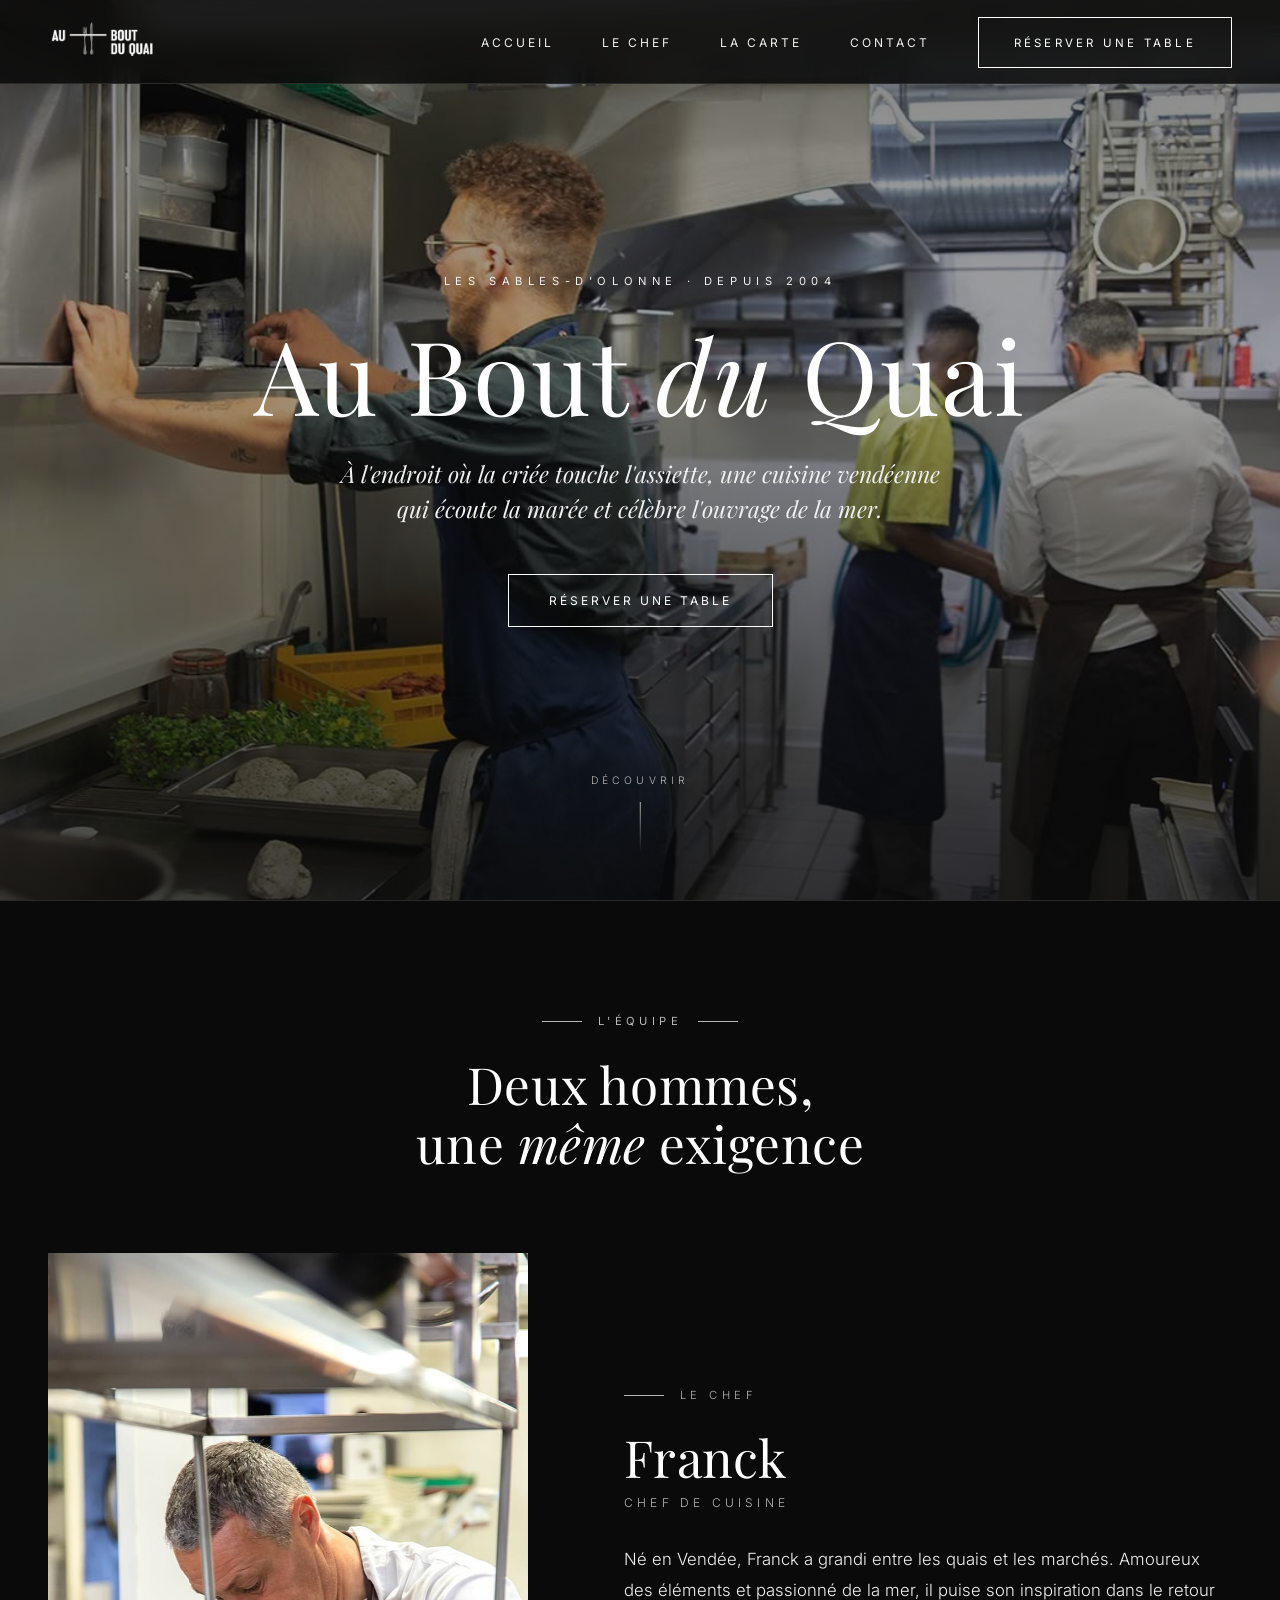
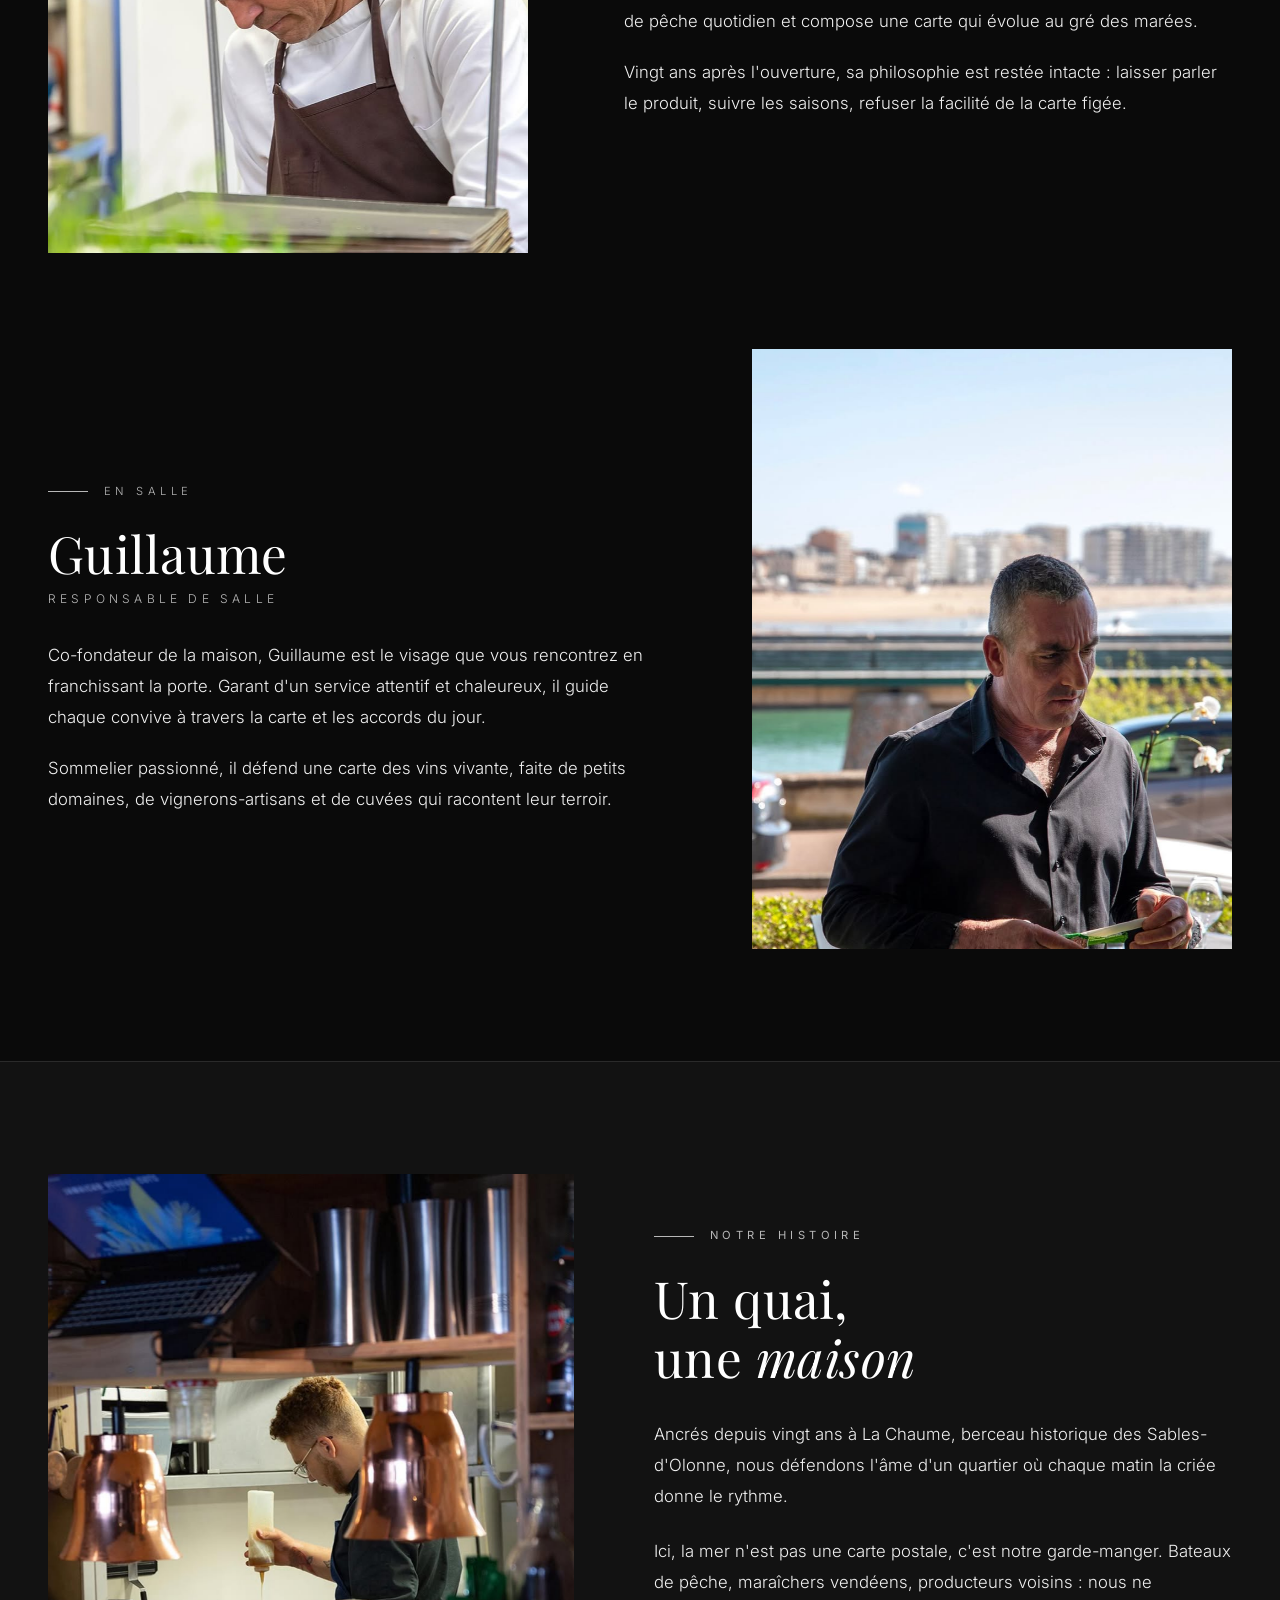
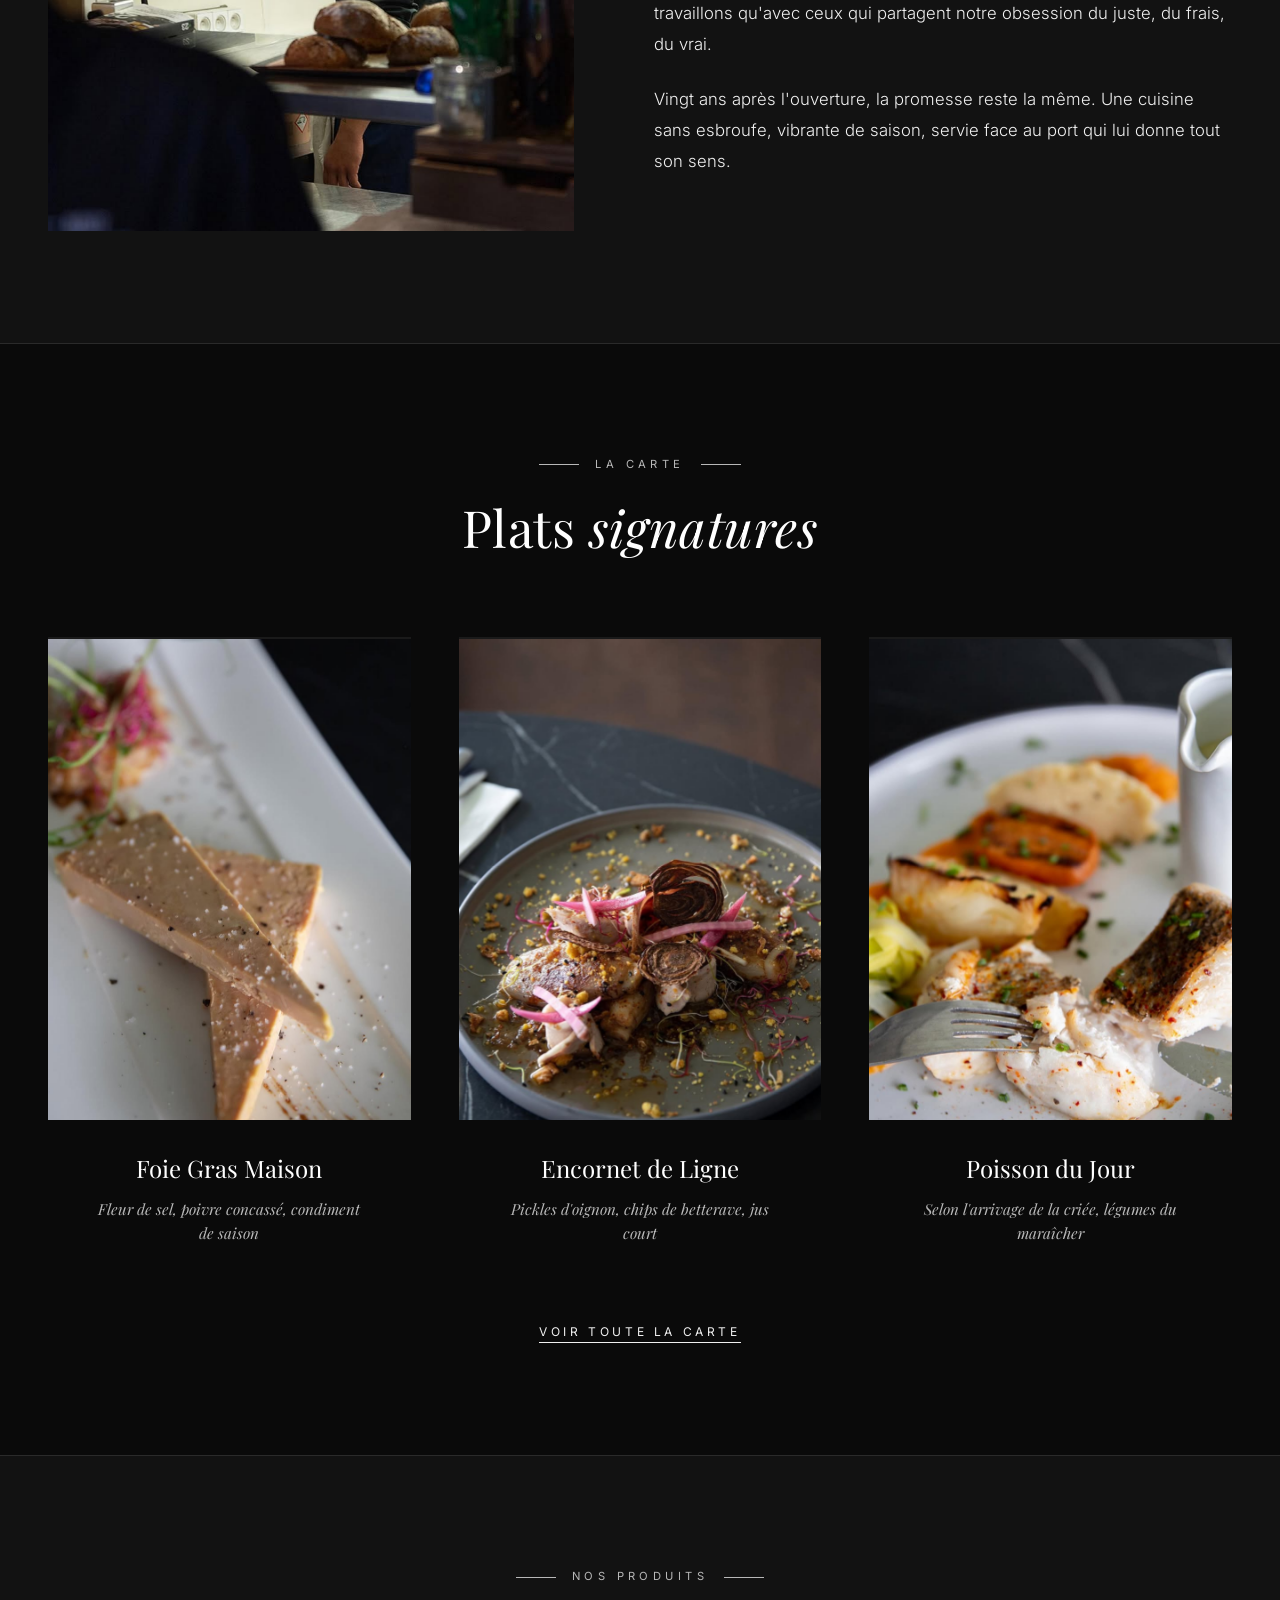
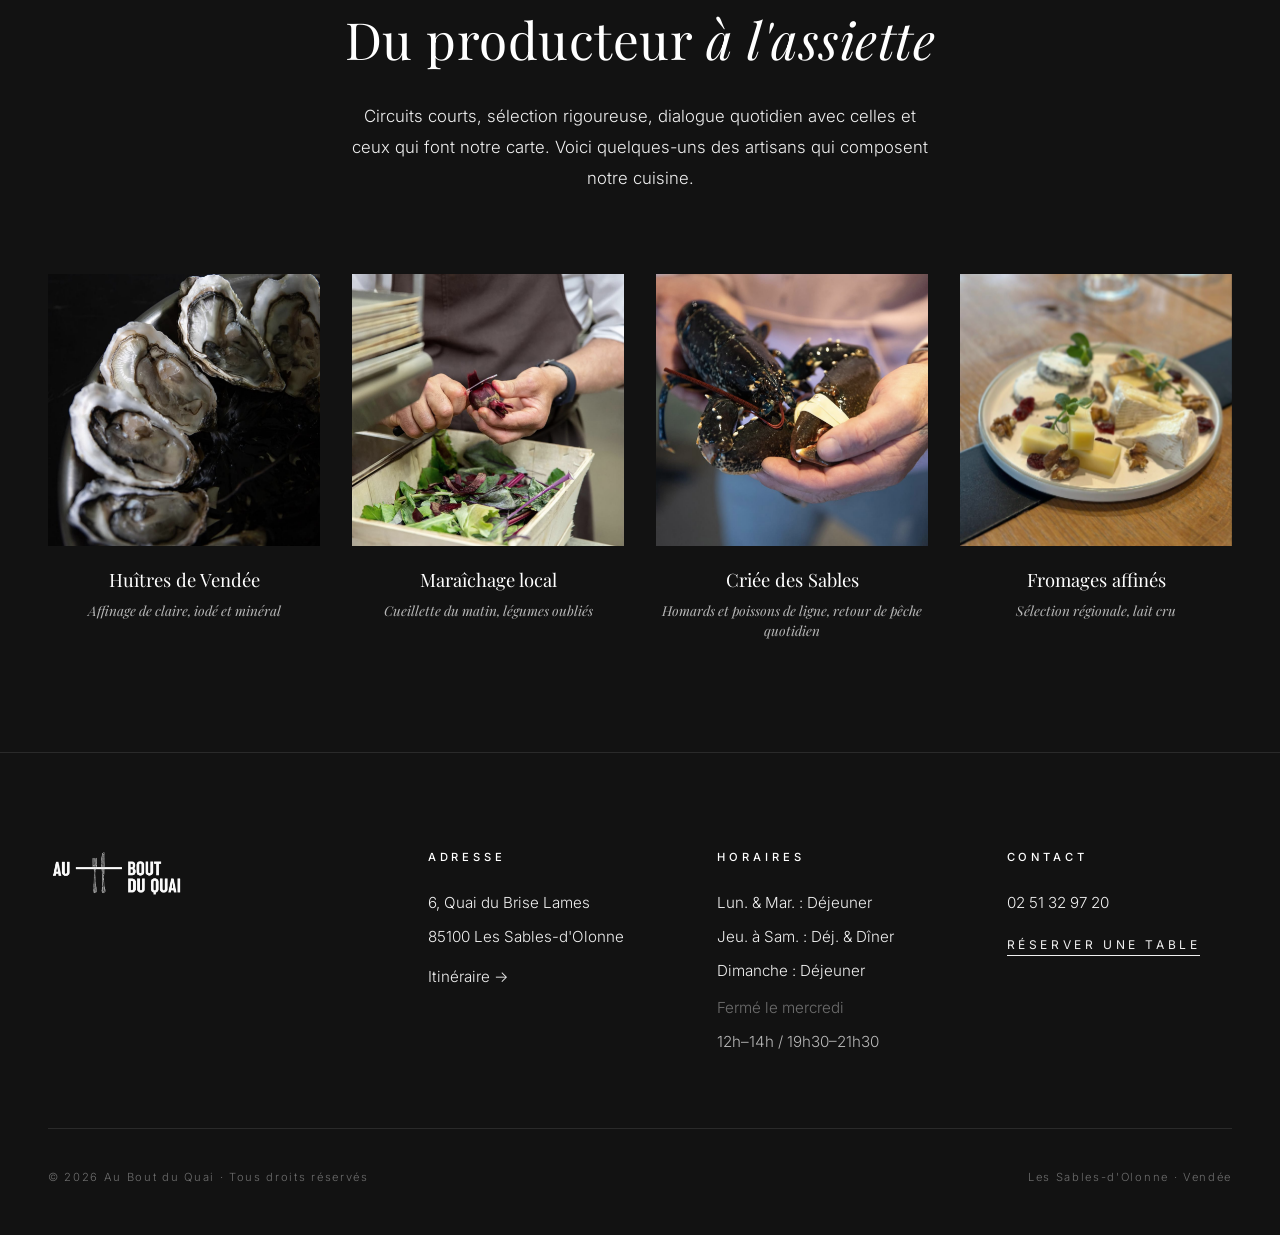
==== index.html @ d47396cc "Fix mobile chef philosophie + remove em-dashes (French style)" ====
<!DOCTYPE html>
<html lang="fr">
<head>
    <meta charset="UTF-8">
    <meta name="viewport" content="width=device-width, initial-scale=1.0">
    <title>Au Bout du Quai · Restaurant Gastronomique aux Sables-d'Olonne</title>
    <meta name="description" content="Au Bout du Quai, restaurant gastronomique aux Sables-d'Olonne. Cuisine de la mer, produits frais et terroir vendéen face au port de pêche.">
    <link rel="preconnect" href="https://fonts.googleapis.com">
    <link rel="preconnect" href="https://fonts.gstatic.com" crossorigin>
    <link href="https://fonts.googleapis.com/css2?family=Playfair+Display:ital,wght@0,400;0,500;0,600;1,300;1,400&family=Inter:wght@300;400;500&display=swap" rel="stylesheet">
    <link rel="stylesheet" href="styles.css">
</head>
<body>

    <!-- NAVIGATION -->
    <nav class="nav">
        <a href="#" class="nav-logo" aria-label="Au Bout du Quai"><img src="assets/logo-white.png" alt="Au Bout du Quai"></a>
        <button class="nav-burger" aria-label="Menu" aria-expanded="false">
            <span></span><span></span><span></span>
        </button>
        <ul class="nav-links">
            <li><a href="#top">Accueil</a></li>
            <li><a href="chef.html">Le Chef</a></li>
            <li><a href="carte.html">La Carte</a></li>
            <li><a href="#contact">Contact</a></li>
            <li><a href="https://app.tableo.com/r/bGCK-09" target="_blank" rel="noopener noreferrer" class="btn-reserve">Réserver une table</a></li>
        </ul>
    </nav>

    <!-- HERO -->
    <header class="hero" id="top">
        <div class="hero-image has-image" id="hero-image" style="background-image: url('assets/hero.jpg');"></div>
        <div class="hero-content">
            <p class="hero-overline reveal">Les Sables-d'Olonne · Depuis 2004</p>
            <h1 class="hero-title reveal">Au Bout <em>du</em> Quai</h1>
            <p class="hero-tagline reveal">
                À l'endroit où la criée touche l'assiette, une cuisine
                vendéenne qui écoute la marée et célèbre l'ouvrage de la mer.
            </p>
            <a href="https://app.tableo.com/r/bGCK-09" target="_blank" rel="noopener noreferrer" class="btn reveal">Réserver une table</a>
        </div>
        <div class="hero-scroll">Découvrir</div>
    </header>

    <!-- L'ÉQUIPE -->
    <section class="equipe" id="equipe">
        <div class="container">
            <div class="section-header">
                <p class="section-overline center reveal">L'Équipe</p>
                <h2 class="section-title reveal">Deux hommes,<br>une <em>même</em> exigence</h2>
            </div>

            <div class="equipe-rows">
                <article class="equipe-row">
                    <div class="equipe-photo has-image img-reveal parallax-wrap" id="photo-chef">
                        <div class="parallax-img" data-parallax-img style="background-image: url('assets/chef.jpg');"></div>
                    </div>
                    <div class="equipe-content">
                        <p class="equipe-overline reveal">Le Chef</p>
                        <h3 class="equipe-name reveal">Franck</h3>
                        <p class="equipe-role reveal">Chef de cuisine</p>
                        <p class="equipe-bio reveal">
                            Né en Vendée, Franck a grandi entre les quais et les marchés.
                            Amoureux des éléments et passionné de la mer, il puise
                            son inspiration dans le retour de pêche quotidien
                            et compose une carte qui évolue au gré des marées.
                        </p>
                        <p class="equipe-bio reveal">
                            Vingt ans après l'ouverture, sa philosophie est
                            restée intacte : laisser parler le produit, suivre
                            les saisons, refuser la facilité de la carte figée.
                        </p>
                    </div>
                </article>

                <article class="equipe-row reverse">
                    <div class="equipe-photo has-image img-reveal parallax-wrap" id="photo-salle">
                        <div class="parallax-img" data-parallax-img style="background-image: url('assets/salle.jpg');"></div>
                    </div>
                    <div class="equipe-content">
                        <p class="equipe-overline reveal">En salle</p>
                        <h3 class="equipe-name reveal">Guillaume</h3>
                        <p class="equipe-role reveal">Responsable de salle</p>
                        <p class="equipe-bio reveal">
                            Co-fondateur de la maison, Guillaume est le visage
                            que vous rencontrez en franchissant la porte.
                            Garant d'un service attentif et chaleureux,
                            il guide chaque convive à travers la carte
                            et les accords du jour.
                        </p>
                        <p class="equipe-bio reveal">
                            Sommelier passionné, il défend une carte des vins
                            vivante, faite de petits domaines, de vignerons-artisans
                            et de cuvées qui racontent leur terroir.
                        </p>
                    </div>
                </article>
            </div>
        </div>
    </section>

    <!-- NOTRE HISTOIRE -->
    <section class="histoire" id="histoire">
        <div class="container">
            <div class="histoire-grid">
                <div class="histoire-image has-image img-reveal parallax-wrap" id="histoire-image">
                    <div class="parallax-img" data-parallax-img style="background-image: url('assets/histoire.jpg');"></div>
                </div>
                <div class="histoire-content">
                    <p class="section-overline reveal">Notre Histoire</p>
                    <h2 class="section-title reveal">Un quai,<br>une <em>maison</em></h2>
                    <p class="section-text reveal">
                        Ancrés depuis vingt ans à La Chaume, berceau historique
                        des Sables-d'Olonne, nous défendons l'âme d'un quartier
                        où chaque matin la criée donne le rythme.
                    </p>
                    <p class="section-text reveal">
                        Ici, la mer n'est pas une carte postale, c'est notre
                        garde-manger. Bateaux de pêche, maraîchers vendéens,
                        producteurs voisins : nous ne travaillons qu'avec ceux
                        qui partagent notre obsession du juste, du frais, du vrai.
                    </p>
                    <p class="section-text reveal">
                        Vingt ans après l'ouverture, la promesse reste la même.
                        Une cuisine sans esbroufe, vibrante de saison, servie face
                        au port qui lui donne tout son sens.
                    </p>
                </div>
            </div>
        </div>
    </section>

    <!-- PLATS SIGNATURES -->
    <section class="plats" id="plats">
        <div class="container">
            <div class="section-header">
                <p class="section-overline center reveal">La Carte</p>
                <h2 class="section-title reveal">Plats <em>signatures</em></h2>
            </div>

            <div class="plats-grid">
                <article class="plat-card reveal">
                    <div class="plat-image has-image img-reveal parallax-wrap" id="plat-1">
                        <div class="parallax-img" data-parallax-img style="background-image: url('assets/plat-1.jpg');"></div>
                    </div>
                    <h3 class="plat-name">Foie Gras Maison</h3>
                    <p class="plat-desc">Fleur de sel, poivre concassé, condiment de saison</p>
                </article>

                <article class="plat-card reveal">
                    <div class="plat-image has-image img-reveal parallax-wrap" id="plat-2">
                        <div class="parallax-img" data-parallax-img style="background-image: url('assets/plat-2.jpg');"></div>
                    </div>
                    <h3 class="plat-name">Encornet de Ligne</h3>
                    <p class="plat-desc">Pickles d'oignon, chips de betterave, jus court</p>
                </article>

                <article class="plat-card reveal">
                    <div class="plat-image has-image img-reveal parallax-wrap" id="plat-3">
                        <div class="parallax-img" data-parallax-img style="background-image: url('assets/plat-3.jpg');"></div>
                    </div>
                    <h3 class="plat-name">Poisson du Jour</h3>
                    <p class="plat-desc">Selon l'arrivage de la criée, légumes du maraîcher</p>
                </article>
            </div>

            <div class="plats-cta reveal">
                <a href="carte.html" class="link-discrete">Voir toute la carte</a>
            </div>
        </div>
    </section>

    <!-- NOS PRODUITS -->
    <section class="produits" id="produits">
        <div class="container">
            <div class="produits-intro">
                <p class="section-overline center reveal">Nos Produits</p>
                <h2 class="section-title reveal">Du producteur <em>à l'assiette</em></h2>
                <p class="section-text reveal" style="margin: 1.5rem auto 0;">
                    Circuits courts, sélection rigoureuse, dialogue quotidien
                    avec celles et ceux qui font notre carte. Voici quelques-uns
                    des artisans qui composent notre cuisine.
                </p>
            </div>

            <div class="produits-grid">
                <article class="produit-card reveal">
                    <div class="produit-image has-image img-reveal parallax-wrap" id="produit-1">
                        <div class="parallax-img" data-parallax-img style="background-image: url('assets/produit-1.jpg');"></div>
                    </div>
                    <h3 class="produit-name">Huîtres de Vendée</h3>
                    <p class="produit-tagline">Affinage de claire, iodé et minéral</p>
                </article>

                <article class="produit-card reveal">
                    <div class="produit-image has-image img-reveal parallax-wrap" id="produit-2">
                        <div class="parallax-img" data-parallax-img style="background-image: url('assets/produit-maraichage.jpg');"></div>
                    </div>
                    <h3 class="produit-name">Maraîchage local</h3>
                    <p class="produit-tagline">Cueillette du matin, légumes oubliés</p>
                </article>

                <article class="produit-card reveal">
                    <div class="produit-image has-image img-reveal parallax-wrap" id="produit-3">
                        <div class="parallax-img" data-parallax-img style="background-image: url('assets/produit-criee.jpg');"></div>
                    </div>
                    <h3 class="produit-name">Criée des Sables</h3>
                    <p class="produit-tagline">Homards et poissons de ligne, retour de pêche quotidien</p>
                </article>

                <article class="produit-card reveal">
                    <div class="produit-image has-image img-reveal parallax-wrap" id="produit-4">
                        <div class="parallax-img" data-parallax-img style="background-image: url('assets/produit-fromages.jpg');"></div>
                    </div>
                    <h3 class="produit-name">Fromages affinés</h3>
                    <p class="produit-tagline">Sélection régionale, lait cru</p>
                </article>
            </div>
        </div>
    </section>

    <!-- FOOTER / CONTACT -->
    <footer class="footer" id="contact">
        <div class="footer-grid">
            <div class="footer-brand">
                <a href="#" class="nav-logo" aria-label="Au Bout du Quai"><img src="assets/logo-white.png" alt="Au Bout du Quai"></a>
            </div>

            <div class="footer-col">
                <h4>Adresse</h4>
                <ul>
                    <li>6, Quai du Brise Lames</li>
                    <li>85100 Les Sables-d'Olonne</li>
                    <li style="margin-top: 1rem;">
                        <a href="https://www.google.com/maps/search/?api=1&query=6+Quai+du+Brise+Lames+85100+Les+Sables-d%27Olonne" target="_blank" rel="noopener">Itinéraire →</a>
                    </li>
                </ul>
            </div>

            <div class="footer-col">
                <h4>Horaires</h4>
                <ul>
                    <li>Lun. & Mar. : Déjeuner</li>
                    <li>Jeu. à Sam. : Déj. & Dîner</li>
                    <li>Dimanche : Déjeuner</li>
                    <li style="color: var(--grey-dim); margin-top: 0.8rem;">Fermé le mercredi</li>
                    <li style="color: var(--grey-muted);">12h–14h / 19h30–21h30</li>
                </ul>
            </div>

            <div class="footer-col">
                <h4>Contact</h4>
                <ul>
                    <li><a href="tel:+33251329720">02 51 32 97 20</a></li>
                    <li style="margin-top: 1rem;">
                        <a href="https://app.tableo.com/r/bGCK-09" target="_blank" rel="noopener noreferrer" class="link-discrete">Réserver une table</a>
                    </li>
                </ul>
            </div>
        </div>

        <div class="footer-bottom">
            <p>© 2026 Au Bout du Quai · Tous droits réservés</p>
            <p>Les Sables-d'Olonne · Vendée</p>
        </div>
    </footer>

    <script>
        // Navbar background on scroll
        const nav = document.querySelector('.nav');
        const setNavBg = () => {
            nav.style.background = window.scrollY > 60
                ? 'rgba(10, 10, 10, 0.95)'
                : 'rgba(10, 10, 10, 0.85)';
        };
        window.addEventListener('scroll', setNavBg);
        setNavBg();

        // Burger menu
        const burger = document.querySelector('.nav-burger');
        const links = document.querySelector('.nav-links');
        burger.addEventListener('click', () => {
            const open = links.classList.toggle('open');
            burger.classList.toggle('open', open);
            burger.setAttribute('aria-expanded', open);
            document.body.style.overflow = open ? 'hidden' : '';
        });
        links.querySelectorAll('a').forEach(a => {
            a.addEventListener('click', () => {
                links.classList.remove('open');
                burger.classList.remove('open');
                document.body.style.overflow = '';
            });
        });

        // Reveal on scroll — for both .reveal and .img-reveal
        const observer = new IntersectionObserver((entries) => {
            entries.forEach(entry => {
                if (entry.isIntersecting) {
                    entry.target.classList.add('visible');
                    observer.unobserve(entry.target);
                }
            });
        }, { threshold: 0.12, rootMargin: '0px 0px -50px 0px' });
        document.querySelectorAll('.reveal, .img-reveal').forEach(el => observer.observe(el));

        // Parallax on images — Hortus-style subtle vertical shift on scroll
        const parallaxImages = document.querySelectorAll('[data-parallax-img]');
        let parallaxTicking = false;

        function applyParallax() {
            const viewportH = window.innerHeight;
            parallaxImages.forEach(img => {
                const wrap = img.parentElement;
                const rect = wrap.getBoundingClientRect();
                if (rect.bottom > -200 && rect.top < viewportH + 200) {
                    // Position of wrap center relative to viewport center, normalized -1..1
                    const wrapCenter = rect.top + rect.height / 2;
                    const screenCenter = viewportH / 2;
                    const progress = (wrapCenter - screenCenter) / (viewportH / 2 + rect.height / 2);
                    // Shift image -12% to +12% relative to its own 124% height = -7.4% .. +7.4%
                    const shift = -progress * 8;
                    img.style.transform = `translate3d(0, ${shift}%, 0)`;
                }
            });
            parallaxTicking = false;
        }

        window.addEventListener('scroll', () => {
            if (!parallaxTicking) {
                window.requestAnimationFrame(applyParallax);
                parallaxTicking = true;
            }
        }, { passive: true });
        applyParallax();
    </script>

    <script src="reservation.js"></script>

</body>
</html>
---- styles.css ----
/* ──────────────────────────────────────────────
   AU BOUT DU QUAI — Restaurant Gastronomique
   Identité visuelle : Noir & Blanc strict
   ────────────────────────────────────────────── */

*, *::before, *::after {
    margin: 0;
    padding: 0;
    box-sizing: border-box;
}

:root {
    --black: #0a0a0a;
    --black-soft: #121212;
    --black-card: #1a1a1a;
    --white: #ffffff;
    --grey-light: #f0f0f0;
    --grey-muted: #b8b8b8;
    --grey-dim: #6e6e6e;
    --grey-line: #2a2a2a;

    --serif: 'Playfair Display', 'Times New Roman', serif;
    --sans: 'Inter', system-ui, sans-serif;

    --nav-height: 84px;
    --max-width: 1280px;
}

html {
    scroll-behavior: smooth;
    scroll-padding-top: var(--nav-height);
}

body {
    font-family: var(--sans);
    background-color: var(--black);
    color: var(--grey-light);
    line-height: 1.6;
    overflow-x: hidden;
    -webkit-font-smoothing: antialiased;
    -moz-osx-font-smoothing: grayscale;
    font-weight: 300;
}

img {
    max-width: 100%;
    display: block;
}

a {
    color: inherit;
    text-decoration: none;
}

/* ── NAVIGATION ─────────────────────────────── */
.nav {
    position: fixed;
    top: 0;
    left: 0;
    right: 0;
    z-index: 100;
    height: var(--nav-height);
    padding: 0 3rem;
    display: flex;
    align-items: center;
    justify-content: space-between;
    background: rgba(10, 10, 10, 0.85);
    backdrop-filter: blur(14px);
    border-bottom: 1px solid var(--grey-line);
    transition: background 0.3s;
}

.nav-logo {
    display: inline-flex;
    align-items: center;
    height: 100%;
}

.nav-logo img {
    height: 44px;
    width: auto;
    display: block;
    transition: opacity 0.3s;
}

.nav-logo:hover img {
    opacity: 0.85;
}

/* Footer brand logo — slightly larger */
.footer-brand .nav-logo img {
    height: 56px;
    margin-bottom: 1.5rem;
}

.nav-links {
    display: flex;
    align-items: center;
    gap: 3rem;
    list-style: none;
}

.nav-links a {
    font-family: var(--sans);
    font-size: 0.75rem;
    font-weight: 400;
    letter-spacing: 0.25em;
    text-transform: uppercase;
    color: var(--grey-light);
    position: relative;
    padding: 0.3rem 0;
    transition: color 0.3s;
}

.nav-links a:not(.btn-reserve)::after {
    content: '';
    position: absolute;
    bottom: -2px;
    left: 0;
    width: 0;
    height: 1px;
    background: var(--white);
    transition: width 0.35s ease;
}

.nav-links a:not(.btn-reserve):hover::after {
    width: 100%;
}

.nav-links a.btn-reserve {
    padding: 1.1rem 2.2rem;
    border: 1px solid var(--white);
    color: var(--white);
    background: transparent;
    font-size: 0.72rem;
    letter-spacing: 0.28em;
    text-transform: uppercase;
    transition: all 0.3s ease;
    white-space: nowrap;
}

.nav-links a.btn-reserve:hover {
    background: var(--white);
    color: var(--black);
}

.nav-links a.btn-reserve::after {
    display: none !important;
}

/* Burger menu */
.nav-burger {
    display: none;
    background: none;
    border: none;
    color: var(--white);
    cursor: pointer;
    width: 32px;
    height: 32px;
    padding: 0;
    position: relative;
    z-index: 101;
}

.nav-burger span {
    display: block;
    width: 26px;
    height: 1px;
    background: var(--white);
    margin: 7px auto;
    transition: transform 0.35s, opacity 0.35s;
}

.nav-burger.open span:nth-child(1) {
    transform: translateY(8px) rotate(45deg);
}
.nav-burger.open span:nth-child(2) {
    opacity: 0;
}
.nav-burger.open span:nth-child(3) {
    transform: translateY(-8px) rotate(-45deg);
}

/* ── BUTTONS ─────────────────────────────────── */
.btn {
    display: inline-block;
    font-family: var(--sans);
    font-size: 0.75rem;
    font-weight: 400;
    letter-spacing: 0.25em;
    text-transform: uppercase;
    padding: 1rem 2.5rem;
    border: 1px solid var(--white);
    color: var(--white);
    background: transparent;
    cursor: pointer;
    transition: all 0.35s ease;
}

.btn:hover {
    background: var(--white);
    color: var(--black);
}

.btn-ghost {
    border-color: var(--grey-muted);
    color: var(--grey-light);
}

.btn-ghost:hover {
    background: var(--white);
    border-color: var(--white);
    color: var(--black);
}

/* ── HERO ────────────────────────────────────── */
.hero {
    position: relative;
    height: 100vh;
    min-height: 720px;
    width: 100%;
    overflow: hidden;
    display: flex;
    align-items: center;
    justify-content: center;
}

.hero-image {
    position: absolute;
    inset: 0;
    background-size: cover;
    background-position: center;
    z-index: 1;
}

.hero-image::after {
    content: '';
    position: absolute;
    inset: 0;
    background: linear-gradient(
        to bottom,
        rgba(10, 10, 10, 0.5) 0%,
        rgba(10, 10, 10, 0.35) 40%,
        rgba(10, 10, 10, 0.75) 100%
    );
}

.hero-content {
    position: relative;
    z-index: 2;
    text-align: center;
    padding: 0 2rem;
    max-width: 900px;
}

.hero-overline {
    font-family: var(--sans);
    font-size: 0.7rem;
    font-weight: 400;
    letter-spacing: 0.5em;
    text-transform: uppercase;
    color: var(--grey-light);
    margin-bottom: 2rem;
    opacity: 0.85;
}

.hero-title {
    font-family: var(--serif);
    font-size: clamp(3rem, 8vw, 6.5rem);
    font-weight: 400;
    line-height: 1;
    color: var(--white);
    margin-bottom: 2rem;
    letter-spacing: 0.02em;
}

.hero-title em {
    font-style: italic;
    font-weight: 400;
}

.hero-tagline {
    font-family: var(--serif);
    font-size: clamp(1.1rem, 1.8vw, 1.5rem);
    font-weight: 300;
    font-style: italic;
    color: var(--grey-light);
    max-width: 620px;
    margin: 0 auto 3rem;
    line-height: 1.5;
    opacity: 0.95;
}

.hero-scroll {
    position: absolute;
    bottom: 3rem;
    left: 50%;
    transform: translateX(-50%);
    z-index: 2;
    font-family: var(--sans);
    font-size: 0.65rem;
    letter-spacing: 0.4em;
    text-transform: uppercase;
    color: var(--grey-muted);
    display: flex;
    flex-direction: column;
    align-items: center;
    gap: 0.8rem;
}

.hero-scroll::after {
    content: '';
    width: 1px;
    height: 50px;
    background: linear-gradient(to bottom, var(--grey-muted), transparent);
    animation: scroll-line 2.5s ease-in-out infinite;
}

@keyframes scroll-line {
    0%, 100% { transform: scaleY(1); opacity: 0.8; }
    50% { transform: scaleY(1.5); opacity: 0.3; }
}

/* ── GENERAL SECTIONS ─────────────────────── */
section {
    padding: 7rem 3rem;
    position: relative;
}

.container {
    max-width: var(--max-width);
    margin: 0 auto;
}

.section-overline {
    font-family: var(--sans);
    font-size: 0.7rem;
    font-weight: 400;
    letter-spacing: 0.4em;
    text-transform: uppercase;
    color: var(--grey-muted);
    margin-bottom: 1.5rem;
    display: flex;
    align-items: center;
    gap: 1rem;
}

.section-overline::before {
    content: '';
    width: 40px;
    height: 1px;
    background: var(--grey-muted);
}

.section-overline.center {
    justify-content: center;
}

.section-overline.center::after {
    content: '';
    width: 40px;
    height: 1px;
    background: var(--grey-muted);
}

.section-title {
    font-family: var(--serif);
    font-size: clamp(2.2rem, 4vw, 3.5rem);
    font-weight: 400;
    line-height: 1.15;
    color: var(--white);
    margin-bottom: 2rem;
    letter-spacing: 0.01em;
}

.section-title em {
    font-style: italic;
    font-weight: 300;
}

.section-text {
    font-size: 1.05rem;
    line-height: 1.85;
    color: var(--grey-light);
    font-weight: 300;
    max-width: 580px;
}

.section-header {
    text-align: center;
    margin-bottom: 5rem;
}

.section-header .section-title {
    max-width: 700px;
    margin-left: auto;
    margin-right: auto;
}

.divider {
    width: 1px;
    height: 60px;
    background: var(--grey-line);
    margin: 0 auto;
}

/* ── ÉQUIPE — Hortus-style alternating rows ── */
.equipe {
    background: var(--black);
    border-top: 1px solid var(--grey-line);
}

.equipe-rows {
    margin-top: 5rem;
    display: flex;
    flex-direction: column;
    gap: 6rem;
}

.equipe-row {
    display: flex;
    align-items: center;
    gap: 6rem;
}

.equipe-row.reverse {
    flex-direction: row-reverse;
}

.equipe-row > * {
    flex: 1;
}

.equipe-photo {
    aspect-ratio: 4 / 5;
    max-width: 480px;
    background-color: var(--black-card);
    background-size: cover;
    background-position: center;
    position: relative;
    overflow: hidden;
}

.equipe-row .equipe-photo {
    margin: 0;
}

.equipe-photo::before {
    content: 'Photo à insérer';
    position: absolute;
    inset: 0;
    display: flex;
    align-items: center;
    justify-content: center;
    font-family: var(--sans);
    font-size: 0.7rem;
    letter-spacing: 0.3em;
    text-transform: uppercase;
    color: var(--grey-dim);
    z-index: 0;
}

.equipe-photo.has-image::before {
    display: none;
}

.equipe-content {
    padding: 1rem 0;
}

.equipe-overline {
    font-family: var(--sans);
    font-size: 0.7rem;
    letter-spacing: 0.4em;
    text-transform: uppercase;
    color: var(--grey-muted);
    margin-bottom: 1.5rem;
    display: flex;
    align-items: center;
    gap: 1rem;
}

.equipe-overline::before {
    content: '';
    width: 40px;
    height: 1px;
    background: var(--grey-muted);
}

.equipe-name {
    font-family: var(--serif);
    font-size: clamp(2.2rem, 4vw, 3.2rem);
    font-weight: 400;
    line-height: 1.1;
    color: var(--white);
    margin-bottom: 0.5rem;
    letter-spacing: 0.005em;
}

.equipe-name em {
    font-style: italic;
    font-weight: 300;
}

.equipe-role {
    font-family: var(--sans);
    font-size: 0.75rem;
    letter-spacing: 0.35em;
    text-transform: uppercase;
    color: var(--grey-muted);
    margin-bottom: 2rem;
}

.equipe-bio {
    font-size: 1.05rem;
    line-height: 1.85;
    color: var(--grey-light);
    font-weight: 300;
}

.equipe-bio + .equipe-bio {
    margin-top: 1.2rem;
}

/* ── HISTOIRE ─────────────────────────────── */
.histoire {
    background: var(--black-soft);
    border-top: 1px solid var(--grey-line);
}

.histoire-grid {
    display: grid;
    grid-template-columns: 1fr 1.1fr;
    gap: 5rem;
    align-items: center;
}

.histoire-image {
    width: 100%;
    aspect-ratio: 4 / 5;
    background-color: var(--black-card);
    background-size: cover;
    background-position: center;
    position: relative;
}

.histoire-image::before {
    content: 'Photo à insérer';
    position: absolute;
    inset: 0;
    display: flex;
    align-items: center;
    justify-content: center;
    font-family: var(--sans);
    font-size: 0.7rem;
    letter-spacing: 0.3em;
    text-transform: uppercase;
    color: var(--grey-dim);
}

.histoire-image.has-image::before {
    display: none;
}

.histoire-content .section-text + .section-text {
    margin-top: 1.5rem;
}

/* ── PLATS ────────────────────────────────── */
.plats {
    background: var(--black);
    border-top: 1px solid var(--grey-line);
}

.plats-grid {
    display: grid;
    grid-template-columns: repeat(3, 1fr);
    gap: 3rem;
}

.plat-card {
    text-align: center;
}

.plat-image {
    width: 100%;
    aspect-ratio: 3 / 4;
    background-color: var(--black-card);
    background-size: cover;
    background-position: center;
    margin-bottom: 1.8rem;
    position: relative;
    overflow: hidden;
    filter: grayscale(0%);
    transition: filter 0.6s ease;
}

.plat-image::before {
    content: 'Photo à insérer';
    position: absolute;
    inset: 0;
    display: flex;
    align-items: center;
    justify-content: center;
    font-family: var(--sans);
    font-size: 0.7rem;
    letter-spacing: 0.3em;
    text-transform: uppercase;
    color: var(--grey-dim);
}

.plat-image.has-image::before {
    display: none;
}

.plat-card:hover .plat-image {
    filter: grayscale(0%) brightness(1.05);
}

.plat-name {
    font-family: var(--serif);
    font-size: 1.5rem;
    font-weight: 400;
    color: var(--white);
    margin-bottom: 0.6rem;
}

.plat-desc {
    font-family: var(--serif);
    font-style: italic;
    font-size: 0.95rem;
    color: var(--grey-muted);
    font-weight: 300;
    line-height: 1.6;
    max-width: 280px;
    margin: 0 auto;
}

.plats-cta {
    text-align: center;
    margin-top: 4.5rem;
}

.link-discrete {
    font-family: var(--sans);
    font-size: 0.75rem;
    font-weight: 400;
    letter-spacing: 0.3em;
    text-transform: uppercase;
    color: var(--grey-light);
    position: relative;
    padding-bottom: 0.3rem;
}

.link-discrete::after {
    content: '';
    position: absolute;
    bottom: 0;
    left: 0;
    width: 100%;
    height: 1px;
    background: var(--grey-light);
    transform-origin: left;
    transition: transform 0.4s ease;
}

.link-discrete:hover::after {
    transform: scaleX(0.5);
    transform-origin: right;
}

/* ── PRODUITS ─────────────────────────────── */
.produits {
    background: var(--black-soft);
    border-top: 1px solid var(--grey-line);
}

.produits-intro {
    text-align: center;
    margin-bottom: 5rem;
}

.produits-intro .section-text {
    margin: 0 auto;
}

.produits-grid {
    display: grid;
    grid-template-columns: repeat(4, 1fr);
    gap: 2rem;
}

.produit-card {
    text-align: center;
}

.produit-image {
    width: 100%;
    aspect-ratio: 1 / 1;
    background-color: var(--black-card);
    background-size: cover;
    background-position: center;
    margin-bottom: 1.2rem;
    position: relative;
    filter: grayscale(15%);
    transition: filter 0.5s;
}

.produit-image::before {
    content: 'Photo à insérer';
    position: absolute;
    inset: 0;
    display: flex;
    align-items: center;
    justify-content: center;
    font-family: var(--sans);
    font-size: 0.65rem;
    letter-spacing: 0.25em;
    text-transform: uppercase;
    color: var(--grey-dim);
}

.produit-image.has-image::before {
    display: none;
}

.produit-card:hover .produit-image {
    filter: grayscale(0%);
}

.produit-name {
    font-family: var(--serif);
    font-size: 1.15rem;
    font-weight: 400;
    color: var(--white);
    margin-bottom: 0.3rem;
}

.produit-tagline {
    font-family: var(--serif);
    font-style: italic;
    font-size: 0.85rem;
    color: var(--grey-muted);
    font-weight: 300;
    line-height: 1.5;
}

/* ── FOOTER ───────────────────────────────── */
.footer {
    background: var(--black-soft);
    border-top: 1px solid var(--grey-line);
    padding: 6rem 3rem 3rem;
}

.footer-grid {
    max-width: var(--max-width);
    margin: 0 auto;
    display: grid;
    grid-template-columns: 1.4fr 1fr 1fr 1fr;
    gap: 4rem;
    padding-bottom: 4rem;
    border-bottom: 1px solid var(--grey-line);
}

.footer-brand .nav-logo {
    display: block;
}

.footer-brand p {
    font-family: var(--serif);
    font-style: italic;
    font-size: 1rem;
    color: var(--grey-muted);
    line-height: 1.7;
    max-width: 280px;
}

.footer-col h4 {
    font-family: var(--sans);
    font-size: 0.7rem;
    font-weight: 500;
    letter-spacing: 0.35em;
    text-transform: uppercase;
    color: var(--white);
    margin-bottom: 1.5rem;
}

.footer-col ul {
    list-style: none;
}

.footer-col ul li {
    font-size: 0.95rem;
    color: var(--grey-light);
    margin-bottom: 0.6rem;
    font-weight: 300;
    line-height: 1.6;
}

.footer-col a {
    transition: color 0.3s;
}

.footer-col a:hover {
    color: var(--white);
}

.footer-bottom {
    max-width: var(--max-width);
    margin: 0 auto;
    padding-top: 2.5rem;
    display: flex;
    justify-content: space-between;
    align-items: center;
    flex-wrap: wrap;
    gap: 1rem;
}

.footer-bottom p,
.footer-bottom a {
    font-family: var(--sans);
    font-size: 0.7rem;
    letter-spacing: 0.15em;
    color: var(--grey-dim);
}

/* ── RESERVATION MODAL ──────────────────── */
.reservation-modal {
    position: fixed;
    inset: 0;
    z-index: 200;
    background: rgba(10, 10, 10, 0.92);
    backdrop-filter: blur(8px);
    display: flex;
    align-items: center;
    justify-content: center;
    padding: 2rem;
    opacity: 0;
    visibility: hidden;
    transition: opacity 0.35s ease, visibility 0.35s ease;
}

.reservation-modal.open {
    opacity: 1;
    visibility: visible;
}

.reservation-modal-card {
    position: relative;
    width: 100%;
    max-width: 900px;
    height: 100%;
    max-height: 860px;
    background: var(--white);
    box-shadow: 0 30px 80px rgba(0, 0, 0, 0.55);
    transform: translateY(20px) scale(0.98);
    transition: transform 0.4s cubic-bezier(0.22, 1, 0.36, 1);
    display: flex;
    flex-direction: column;
    overflow: hidden;
}

.reservation-modal.open .reservation-modal-card {
    transform: translateY(0) scale(1);
}

.reservation-modal-header {
    padding: 1.25rem 4rem 1.25rem 1.5rem;
    border-bottom: 1px solid #eee;
    flex-shrink: 0;
}

.reservation-modal-title {
    font-family: var(--serif);
    font-size: 1.1rem;
    color: var(--black);
    letter-spacing: 0.02em;
}

.reservation-modal-close {
    position: absolute;
    top: 0.9rem;
    right: 0.9rem;
    width: 40px;
    height: 40px;
    border: 1px solid #ddd;
    background: var(--white);
    color: var(--black);
    cursor: pointer;
    font-size: 1.1rem;
    line-height: 1;
    display: flex;
    align-items: center;
    justify-content: center;
    transition: background 0.25s, color 0.25s, border-color 0.25s;
    border-radius: 50%;
    z-index: 2;
}

.reservation-modal-close:hover {
    background: var(--black);
    color: var(--white);
    border-color: var(--black);
}

.reservation-modal-iframe-wrap {
    flex: 1;
    background: #f5f5f5;
    position: relative;
    overflow: hidden;
}

.reservation-modal-iframe-wrap iframe {
    position: absolute;
    inset: 0;
    width: 100%;
    height: 100%;
    border: none;
}

.reservation-modal-loading {
    position: absolute;
    inset: 0;
    display: flex;
    align-items: center;
    justify-content: center;
    font-family: var(--sans);
    font-size: 0.7rem;
    letter-spacing: 0.3em;
    text-transform: uppercase;
    color: #999;
    pointer-events: none;
    transition: opacity 0.3s;
}

.reservation-modal.loaded .reservation-modal-loading {
    opacity: 0;
}

@media (max-width: 768px) {
    .reservation-modal {
        padding: 0;
    }
    .reservation-modal-card {
        max-height: 100%;
        max-width: 100%;
    }
}

/* ── REVEAL ANIMATIONS ────────────────────── */
.reveal {
    opacity: 0;
    transform: translateY(24px);
    transition: opacity 0.9s ease, transform 0.9s ease;
}

.reveal.visible {
    opacity: 1;
    transform: translateY(0);
}

/* ── SUB-PAGE STYLES ──────────────────────── */
.subhero {
    position: relative;
    height: 70vh;
    min-height: 520px;
    display: flex;
    align-items: flex-end;
    overflow: hidden;
    padding-bottom: 6rem;
}

.subhero-image {
    position: absolute;
    inset: 0;
    background-size: cover;
    background-position: center;
    background-color: var(--black-card);
    z-index: 1;
}

.subhero-image::after {
    content: '';
    position: absolute;
    inset: 0;
    background: linear-gradient(to top, rgba(10,10,10,1) 0%, rgba(10,10,10,0.4) 60%, rgba(10,10,10,0.4) 100%);
}

.subhero-content {
    position: relative;
    z-index: 2;
    padding: 0 3rem;
    max-width: var(--max-width);
    margin: 0 auto;
    width: 100%;
}

.subhero-overline {
    font-family: var(--sans);
    font-size: 0.7rem;
    letter-spacing: 0.5em;
    text-transform: uppercase;
    color: var(--grey-muted);
    margin-bottom: 1.5rem;
}

.subhero-title {
    font-family: var(--serif);
    font-size: clamp(2.8rem, 6vw, 5rem);
    font-weight: 400;
    line-height: 1;
    color: var(--white);
}

.subhero-title em {
    font-style: italic;
    font-weight: 300;
}

.back-link {
    display: inline-flex;
    align-items: center;
    gap: 0.8rem;
    font-family: var(--sans);
    font-size: 0.75rem;
    letter-spacing: 0.3em;
    text-transform: uppercase;
    color: var(--grey-muted);
    margin-bottom: 5rem;
    transition: color 0.3s;
}

.back-link:hover {
    color: var(--white);
}

.back-link::before {
    content: '←';
    font-size: 1rem;
}

.long-content {
    max-width: 760px;
    margin: 0 auto;
}

.long-content p {
    font-size: 1.1rem;
    line-height: 1.95;
    color: var(--grey-light);
    margin-bottom: 1.8rem;
    font-weight: 300;
}

.long-content p.lead {
    font-family: var(--serif);
    font-size: 1.5rem;
    line-height: 1.5;
    font-style: italic;
    color: var(--white);
    margin-bottom: 3rem;
    font-weight: 300;
}

.long-content h3 {
    font-family: var(--serif);
    font-size: 1.8rem;
    font-weight: 400;
    color: var(--white);
    margin: 3.5rem 0 1.5rem;
}

.long-quote {
    border-left: 1px solid var(--white);
    padding: 1rem 0 1rem 2rem;
    margin: 3rem 0;
    font-family: var(--serif);
    font-style: italic;
    font-size: 1.4rem;
    line-height: 1.55;
    color: var(--white);
}

/* ── CHEF PAGE — Editorial scroll animations ── */

/* ── Parallax image effect (Hortus-style) ─ */
.parallax-wrap {
    overflow: hidden;
    position: relative;
}

.parallax-img {
    position: absolute;
    inset: -12% 0;
    width: 100%;
    height: 124%;
    background-size: cover;
    background-position: center;
    will-change: transform;
    transition: transform 0.6s cubic-bezier(0.25, 0.46, 0.45, 0.94);
}

/* Image reveal on enter — clip from bottom up */
.img-reveal {
    overflow: hidden;
    position: relative;
}

.img-reveal::before {
    content: '';
    position: absolute;
    inset: 0;
    background: var(--black);
    z-index: 1;
    transform: translateY(0);
    transition: transform 1.2s cubic-bezier(0.77, 0, 0.18, 1);
}

.img-reveal.visible::before {
    transform: translateY(101%);
}

/* parallax-img transform is driven by JS (translate3d) — no scale to avoid conflict */

/* Animated reveal — text masks */
.mask-reveal {
    overflow: hidden;
    display: inline-block;
    vertical-align: top;
}
.mask-reveal > span {
    display: inline-block;
    transform: translateY(110%);
    transition: transform 1s cubic-bezier(0.22, 1, 0.36, 1);
    transition-delay: var(--reveal-delay, 0s);
}
.mask-reveal.visible > span {
    transform: translateY(0);
}

/* Fade in with translate */
.fade-up {
    opacity: 0;
    transform: translateY(40px);
    transition: opacity 1s cubic-bezier(0.22, 1, 0.36, 1),
                transform 1s cubic-bezier(0.22, 1, 0.36, 1);
    transition-delay: var(--reveal-delay, 0s);
}
.fade-up.visible {
    opacity: 1;
    transform: translateY(0);
}

/* Image clip-path reveal */
.clip-reveal {
    clip-path: inset(0 0 100% 0);
    transition: clip-path 1.4s cubic-bezier(0.77, 0, 0.18, 1);
}
.clip-reveal.visible {
    clip-path: inset(0 0 0 0);
}

/* Scale up reveal */
.scale-reveal img,
.scale-reveal {
    overflow: hidden;
}
.scale-reveal-img {
    width: 100%;
    height: 100%;
    object-fit: cover;
    transform: scale(1.2);
    transition: transform 1.6s cubic-bezier(0.22, 1, 0.36, 1);
}
.scale-reveal.visible .scale-reveal-img {
    transform: scale(1);
}

/* CHEF — Intro lead */
.chef-intro {
    padding: 10rem 3rem 8rem;
    max-width: 980px;
    margin: 0 auto;
    text-align: center;
}

.chef-intro-overline {
    font-family: var(--sans);
    font-size: 0.7rem;
    letter-spacing: 0.5em;
    text-transform: uppercase;
    color: var(--grey-muted);
    margin-bottom: 3rem;
}

.chef-intro-quote {
    font-family: var(--serif);
    font-size: clamp(1.8rem, 3.6vw, 2.8rem);
    font-style: italic;
    font-weight: 400;
    line-height: 1.45;
    color: var(--white);
    letter-spacing: 0.005em;
}

.chef-intro-quote em {
    font-style: italic;
}

.chef-intro-author {
    font-family: var(--sans);
    font-size: 0.7rem;
    letter-spacing: 0.4em;
    text-transform: uppercase;
    color: var(--grey-muted);
    margin-top: 3rem;
}

/* CHEF — Split sticky sections */
.chef-split {
    position: relative;
    padding: 6rem 0;
    border-top: 1px solid var(--grey-line);
}

.chef-split-inner {
    max-width: 1280px;
    margin: 0 auto;
    padding: 0 3rem;
    display: grid;
    grid-template-columns: 1fr 1fr;
    gap: 5rem;
    align-items: start;
}

.chef-split.reverse .chef-split-image {
    order: 2;
}

.chef-split-image {
    aspect-ratio: 4 / 5;
    background-color: var(--black-card);
    overflow: hidden;
    position: sticky;
    top: calc(var(--nav-height) + 2rem);
}

.chef-split-image img {
    width: 100%;
    height: 100%;
    object-fit: cover;
}

.chef-split-content {
    padding: 4rem 0;
}

.chef-split-overline {
    font-family: var(--sans);
    font-size: 0.7rem;
    letter-spacing: 0.4em;
    text-transform: uppercase;
    color: var(--grey-muted);
    margin-bottom: 2rem;
    display: flex;
    align-items: center;
    gap: 1rem;
}

.chef-split-overline::before {
    content: '';
    width: 40px;
    height: 1px;
    background: var(--grey-muted);
}

.chef-split-title {
    font-family: var(--serif);
    font-size: clamp(2rem, 4vw, 3.2rem);
    font-weight: 400;
    line-height: 1.1;
    color: var(--white);
    margin-bottom: 2.5rem;
    letter-spacing: 0.005em;
}

.chef-split-title em {
    font-style: italic;
    font-weight: 300;
}

.chef-split-text p {
    font-size: 1.1rem;
    line-height: 1.85;
    color: var(--grey-light);
    margin-bottom: 1.5rem;
    font-weight: 300;
}

.chef-split-text p.lead {
    font-family: var(--serif);
    font-style: italic;
    font-size: 1.4rem;
    line-height: 1.55;
    color: var(--white);
    margin-bottom: 2rem;
    font-weight: 300;
}

/* CHEF — Full bleed parallax image */
.chef-fullbleed {
    position: relative;
    height: 90vh;
    min-height: 600px;
    overflow: hidden;
    border-top: 1px solid var(--grey-line);
}

.chef-fullbleed-image {
    position: absolute;
    inset: -10% 0;
    background-size: cover;
    background-position: center;
    will-change: transform;
}

.chef-fullbleed-overlay {
    position: absolute;
    inset: 0;
    background: linear-gradient(to bottom, rgba(10,10,10,0.4) 0%, rgba(10,10,10,0.2) 50%, rgba(10,10,10,0.6) 100%);
}

.chef-fullbleed-quote {
    position: absolute;
    inset: 0;
    display: flex;
    align-items: center;
    justify-content: center;
    text-align: center;
    padding: 0 3rem;
}

.chef-fullbleed-quote blockquote {
    font-family: var(--serif);
    font-size: clamp(1.8rem, 3.5vw, 2.8rem);
    font-style: italic;
    font-weight: 400;
    line-height: 1.4;
    color: var(--white);
    max-width: 800px;
}

/* CHEF — Pinned manifesto with horizontal text */
.chef-manifesto {
    padding: 10rem 3rem;
    border-top: 1px solid var(--grey-line);
    text-align: center;
}

.chef-manifesto-overline {
    font-family: var(--sans);
    font-size: 0.7rem;
    letter-spacing: 0.5em;
    text-transform: uppercase;
    color: var(--grey-muted);
    margin-bottom: 3rem;
}

.chef-manifesto-title {
    font-family: var(--serif);
    font-size: clamp(2.5rem, 6vw, 5rem);
    font-weight: 400;
    line-height: 1;
    color: var(--white);
    margin-bottom: 4rem;
    letter-spacing: 0.005em;
}

.chef-manifesto-title em {
    font-style: italic;
}

.chef-manifesto-grid {
    display: grid;
    grid-template-columns: repeat(3, 1fr);
    gap: 4rem;
    max-width: 1100px;
    margin: 0 auto;
    padding-top: 3rem;
    border-top: 1px solid var(--grey-line);
}

.chef-manifesto-pillar {
    text-align: center;
}

.chef-manifesto-num {
    font-family: var(--serif);
    font-style: italic;
    font-size: 1.2rem;
    color: var(--grey-muted);
    margin-bottom: 1.5rem;
}

.chef-manifesto-pillar h3 {
    font-family: var(--serif);
    font-size: 1.5rem;
    font-weight: 400;
    color: var(--white);
    margin-bottom: 1rem;
}

.chef-manifesto-pillar p {
    font-size: 0.98rem;
    line-height: 1.7;
    color: var(--grey-light);
    font-weight: 300;
    font-style: italic;
    font-family: var(--serif);
}

/* CHEF — Closing */
.chef-closing {
    padding: 8rem 3rem;
    text-align: center;
    border-top: 1px solid var(--grey-line);
}

.chef-closing-text {
    font-family: var(--serif);
    font-size: 1.4rem;
    font-style: italic;
    color: var(--grey-muted);
    line-height: 1.6;
    max-width: 580px;
    margin: 0 auto 3rem;
    font-weight: 300;
}

/* ── CARTE ─────────────────────────────────── */
.menu-section {
    max-width: 880px;
    margin: 0 auto;
    padding: 4rem 0;
}

.menu-category {
    margin-bottom: 5rem;
}

.menu-cat-title {
    font-family: var(--serif);
    font-size: 2.5rem;
    font-weight: 400;
    color: var(--white);
    text-align: center;
    margin-bottom: 0.5rem;
}

.menu-cat-sub {
    text-align: center;
    font-family: var(--sans);
    font-size: 0.7rem;
    letter-spacing: 0.4em;
    text-transform: uppercase;
    color: var(--grey-muted);
    margin-bottom: 3.5rem;
}

.menu-cat-sub::before,
.menu-cat-sub::after {
    content: '·';
    display: inline;
    margin: 0 0.6rem;
    color: var(--grey-dim);
}

.menu-item {
    padding: 1.5rem 0;
    border-bottom: 1px solid var(--grey-line);
}

.menu-item:last-child {
    border-bottom: none;
}

.menu-item-head {
    display: flex;
    align-items: baseline;
    gap: 1.5rem;
    margin-bottom: 0.5rem;
}

.menu-item-name {
    font-family: var(--serif);
    font-size: 1.3rem;
    font-weight: 400;
    color: var(--white);
    white-space: nowrap;
}

.menu-item-dots {
    flex: 1;
    border-bottom: 1px dotted var(--grey-line);
    margin-bottom: 0.4rem;
}

.menu-item-price {
    font-family: var(--serif);
    font-size: 1.15rem;
    color: var(--white);
    white-space: nowrap;
}

.menu-item-desc {
    font-family: var(--serif);
    font-style: italic;
    font-size: 0.98rem;
    color: var(--grey-muted);
    line-height: 1.55;
    font-weight: 300;
    max-width: 680px;
}

.menu-pairing {
    margin-top: 0.4rem;
    font-family: var(--sans);
    font-size: 0.7rem;
    letter-spacing: 0.25em;
    text-transform: uppercase;
    color: var(--grey-dim);
}

/* ── RESPONSIVE ───────────────────────────── */
@media (max-width: 1024px) {
    .chef-split-inner {
        grid-template-columns: 1fr;
        gap: 3rem;
    }
    .chef-split.reverse .chef-split-image {
        order: 0;
    }
    .chef-split-image {
        position: relative;
        top: auto;
        max-width: 500px;
        margin: 0 auto;
    }
    .chef-split-content {
        padding: 1rem 0;
    }
    .chef-manifesto-grid {
        grid-template-columns: 1fr;
        gap: 3rem;
    }
    .equipe-row,
    .equipe-row.reverse {
        flex-direction: column;
        gap: 2.5rem;
    }
    .equipe-row > * {
        width: 100%;
    }
    .equipe-photo {
        max-width: 100%;
    }
    .equipe-content {
        max-width: 500px;
        margin: 0 auto;
        text-align: center;
    }
    .equipe-overline {
        justify-content: center;
    }
    .histoire-grid {
        grid-template-columns: 1fr;
        gap: 3rem;
    }
    .histoire-image {
        max-width: 500px;
        margin: 0 auto;
    }
    .plats-grid {
        grid-template-columns: 1fr;
        max-width: 420px;
        margin: 0 auto;
        gap: 4rem;
    }
    .produits-grid {
        grid-template-columns: repeat(2, 1fr);
        gap: 3rem;
    }
    .footer-grid {
        grid-template-columns: 1fr 1fr;
        gap: 3rem;
    }
}

@media (max-width: 768px) {
    .nav {
        padding: 0 1.5rem;
    }
    .nav-links {
        position: fixed;
        top: 0;
        right: 0;
        width: 100%;
        height: 100vh;
        background: var(--black);
        flex-direction: column;
        justify-content: center;
        gap: 2.5rem;
        transform: translateX(100%);
        transition: transform 0.4s ease;
        z-index: 99;
    }
    .nav-links.open {
        transform: translateX(0);
    }
    .nav-links a {
        font-size: 0.95rem;
        letter-spacing: 0.3em;
    }
    .nav-burger {
        display: block;
    }
    section {
        padding: 5rem 1.5rem;
    }
    .footer {
        padding: 4rem 1.5rem 2rem;
    }
    .footer-grid {
        grid-template-columns: 1fr;
        gap: 2.5rem;
        text-align: center;
    }
    .footer-brand p,
    .footer-bottom {
        margin: 0 auto;
    }
    .footer-bottom {
        flex-direction: column;
        text-align: center;
    }
    .subhero {
        height: 60vh;
        padding-bottom: 4rem;
    }
    .subhero-content {
        padding: 0 1.5rem;
    }
    .hero-overline {
        letter-spacing: 0.35em;
    }
    .menu-item-head {
        flex-wrap: wrap;
        gap: 0.5rem;
    }
    .menu-item-dots {
        display: none;
    }
    .chef-intro {
        padding: 6rem 1.5rem 4rem;
    }
    .chef-split,
    .chef-manifesto,
    .chef-closing {
        padding: 4rem 1.5rem;
    }
    .chef-fullbleed {
        height: 70vh;
        min-height: 480px;
    }
    .chef-fullbleed-quote {
        padding: 0 1.5rem;
    }
}
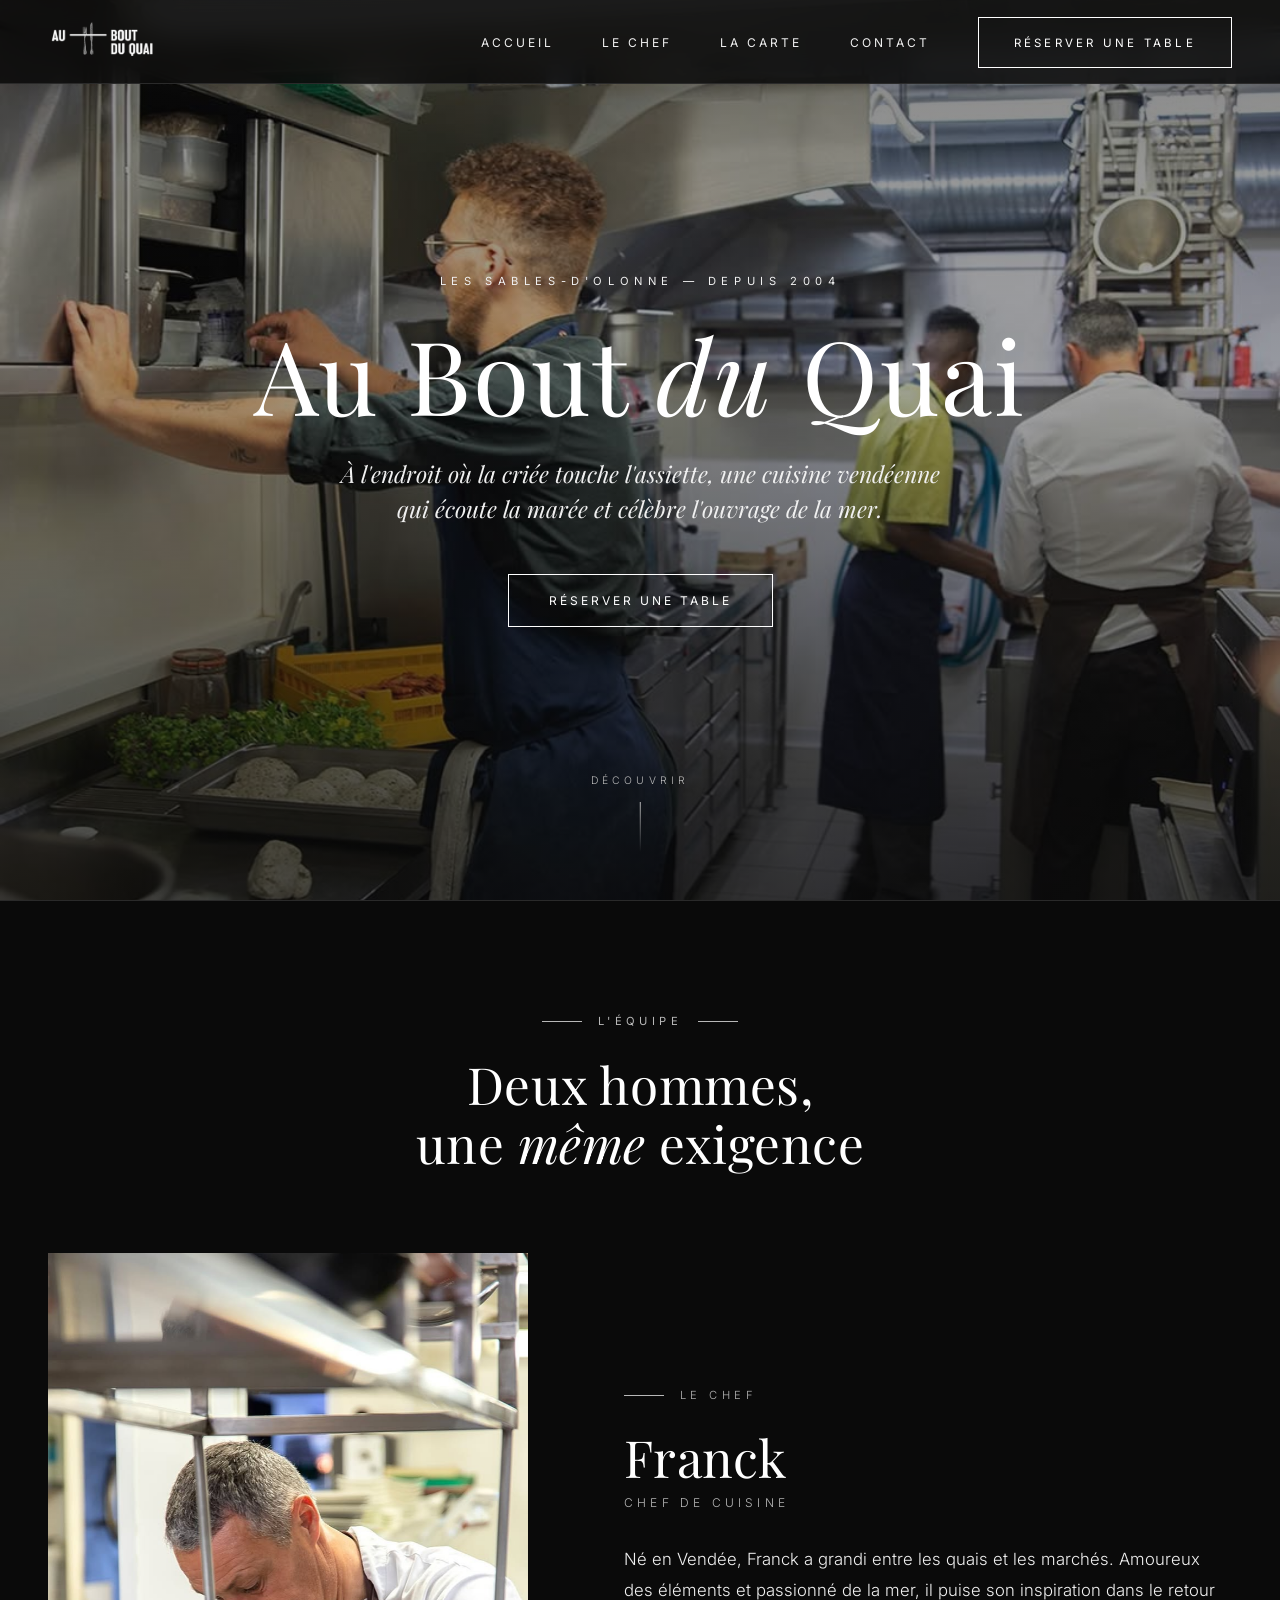
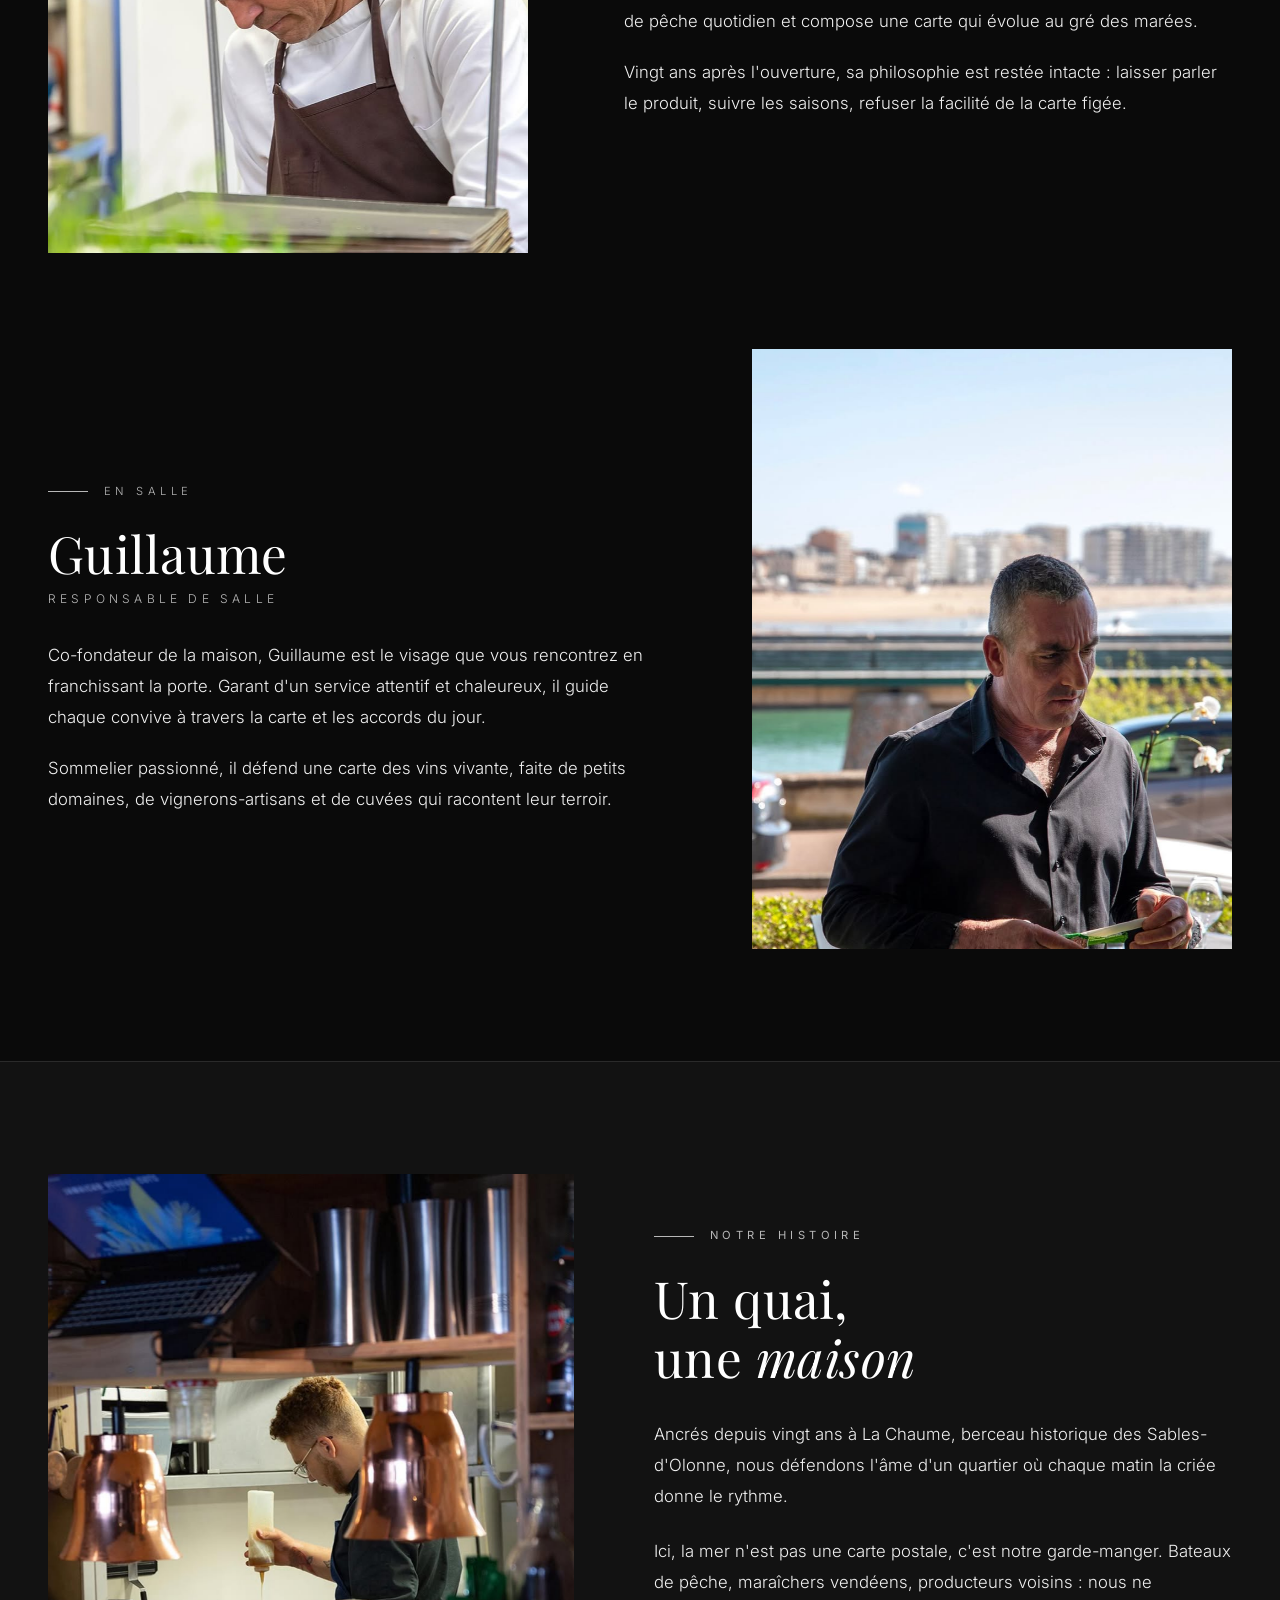
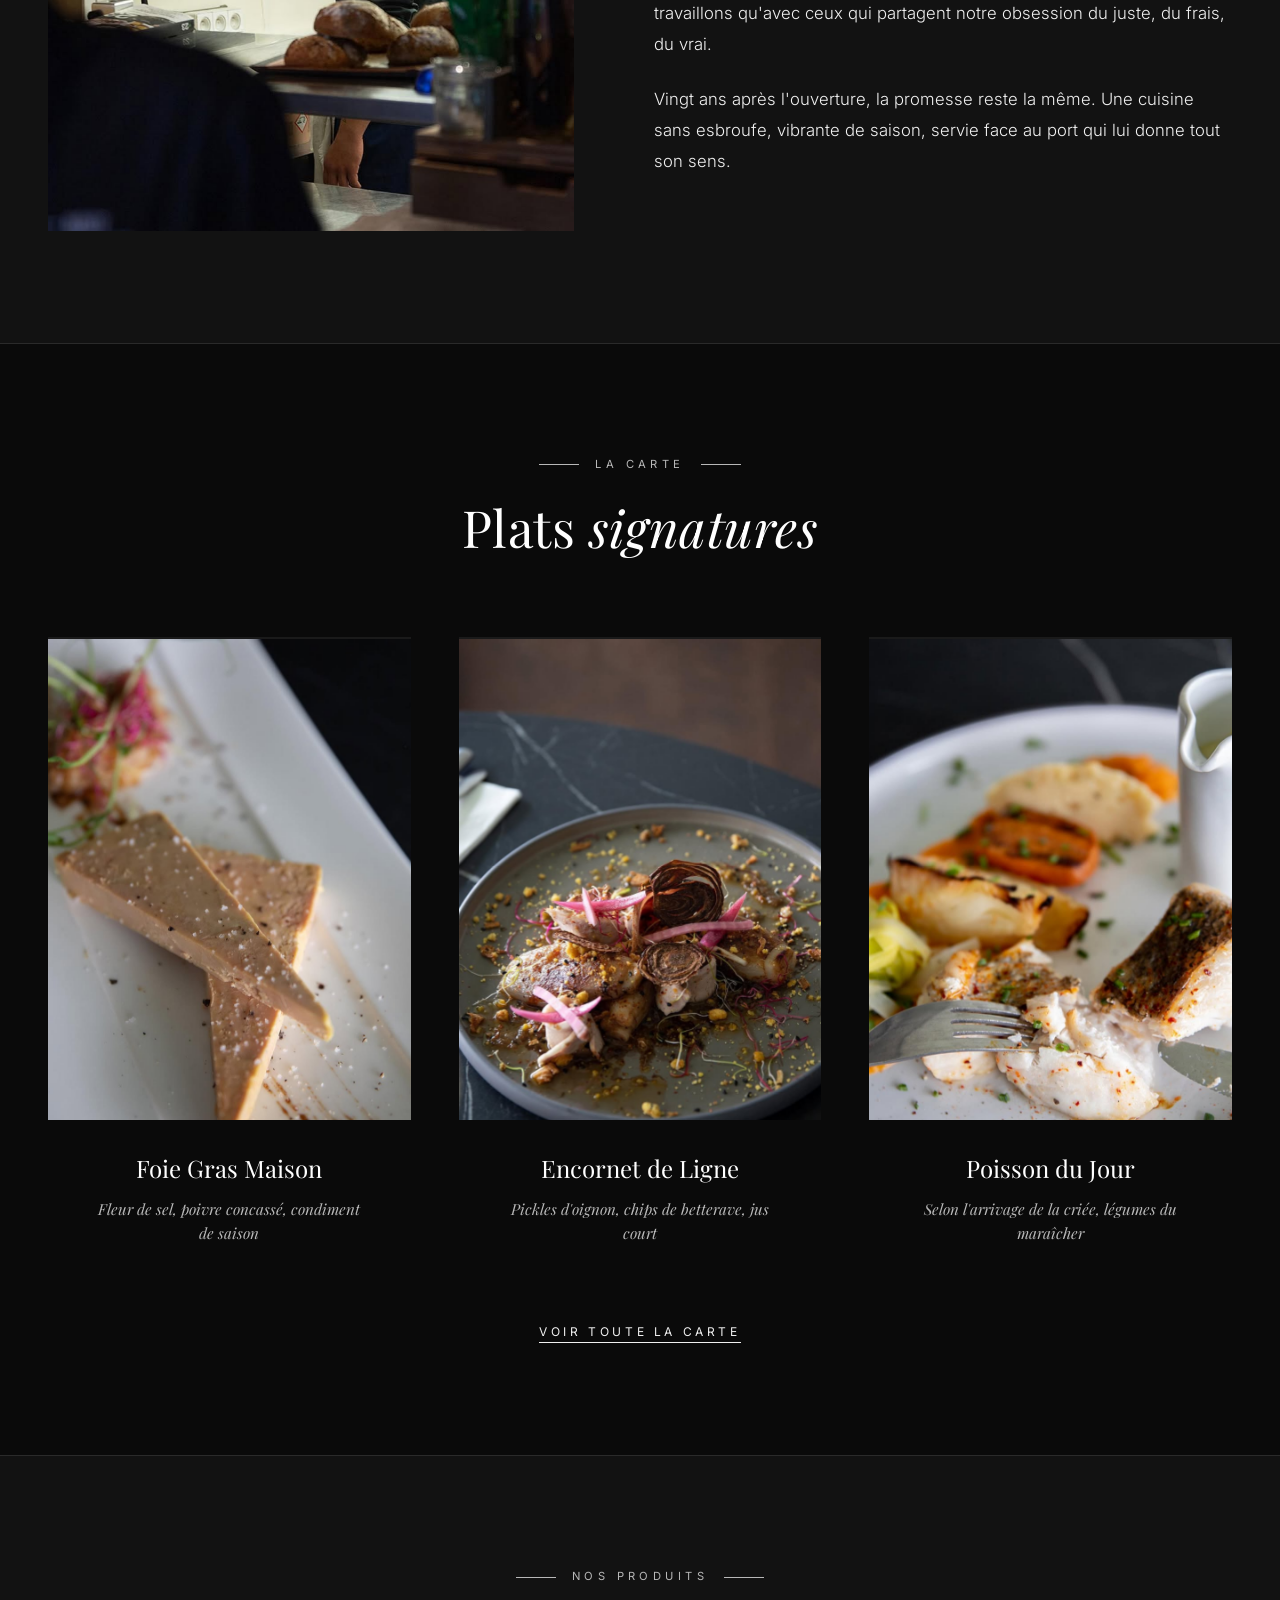
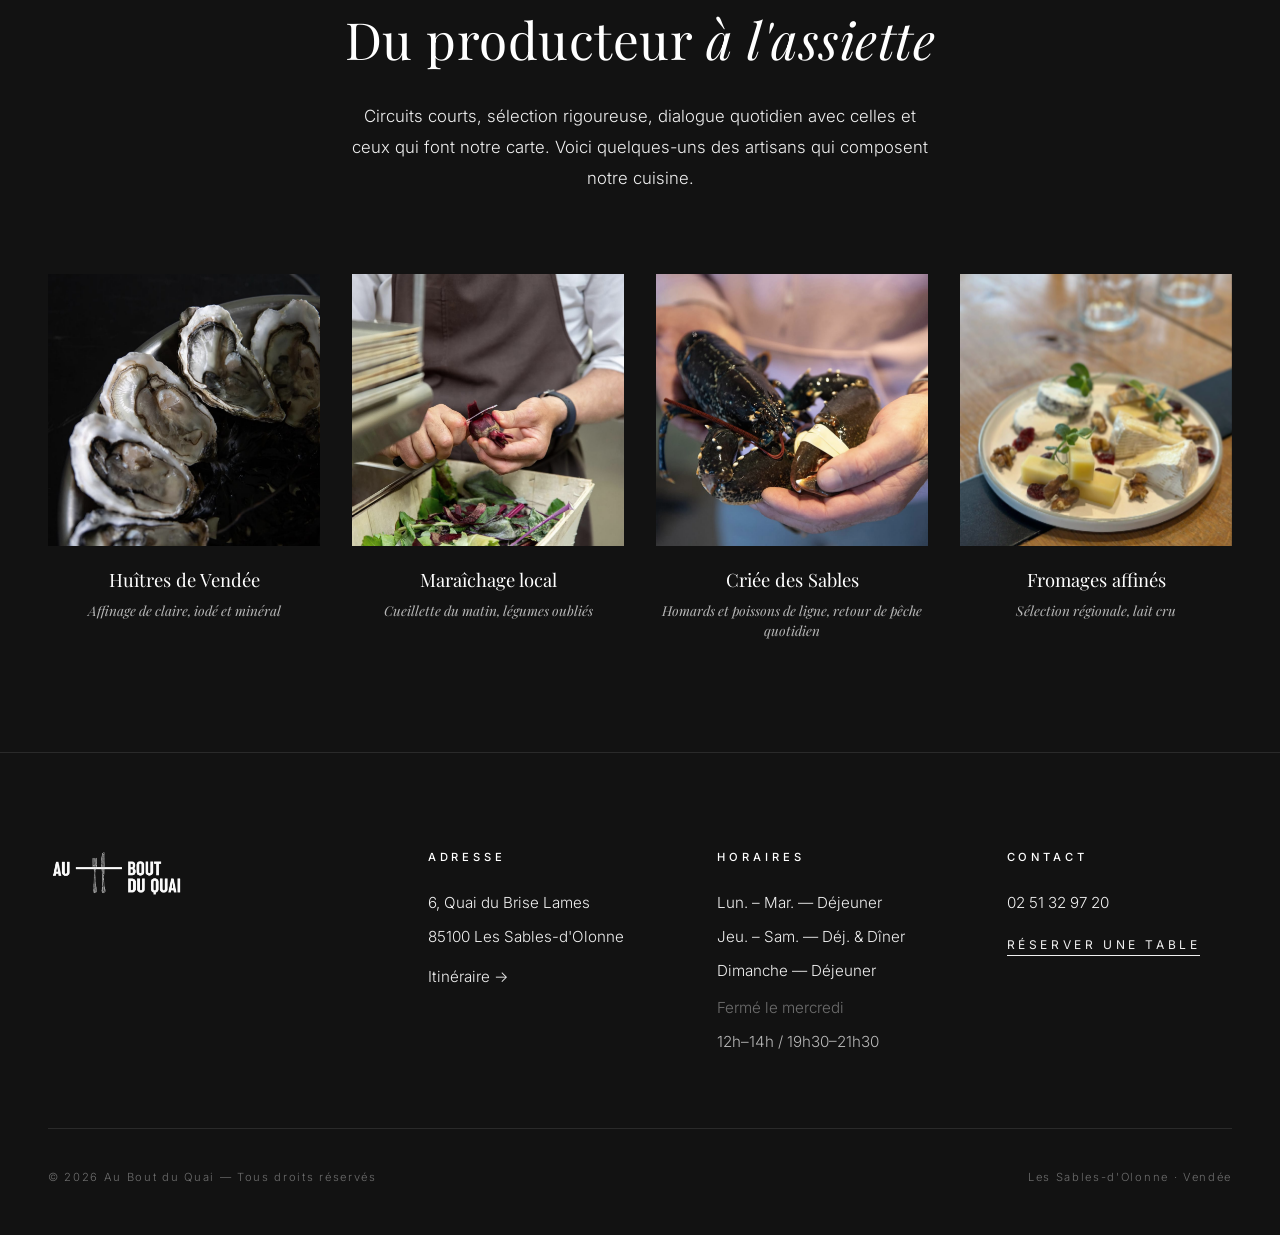
==== commit 74b67375: "Restore decorative em-dashes (keep only prose changes)" ====
--- a/index.html
+++ b/index.html
@@ -3,7 +3,7 @@
 <head>
     <meta charset="UTF-8">
     <meta name="viewport" content="width=device-width, initial-scale=1.0">
-    <title>Au Bout du Quai · Restaurant Gastronomique aux Sables-d'Olonne</title>
+    <title>Au Bout du Quai — Restaurant Gastronomique aux Sables-d'Olonne</title>
     <meta name="description" content="Au Bout du Quai, restaurant gastronomique aux Sables-d'Olonne. Cuisine de la mer, produits frais et terroir vendéen face au port de pêche.">
     <link rel="preconnect" href="https://fonts.googleapis.com">
     <link rel="preconnect" href="https://fonts.gstatic.com" crossorigin>
@@ -31,7 +31,7 @@
     <header class="hero" id="top">
         <div class="hero-image has-image" id="hero-image" style="background-image: url('assets/hero.jpg');"></div>
         <div class="hero-content">
-            <p class="hero-overline reveal">Les Sables-d'Olonne · Depuis 2004</p>
+            <p class="hero-overline reveal">Les Sables-d'Olonne — Depuis 2004</p>
             <h1 class="hero-title reveal">Au Bout <em>du</em> Quai</h1>
             <p class="hero-tagline reveal">
                 À l'endroit où la criée touche l'assiette, une cuisine
@@ -240,9 +240,9 @@
             <div class="footer-col">
                 <h4>Horaires</h4>
                 <ul>
-                    <li>Lun. & Mar. : Déjeuner</li>
-                    <li>Jeu. à Sam. : Déj. & Dîner</li>
-                    <li>Dimanche : Déjeuner</li>
+                    <li>Lun. – Mar. — Déjeuner</li>
+                    <li>Jeu. – Sam. — Déj. & Dîner</li>
+                    <li>Dimanche — Déjeuner</li>
                     <li style="color: var(--grey-dim); margin-top: 0.8rem;">Fermé le mercredi</li>
                     <li style="color: var(--grey-muted);">12h–14h / 19h30–21h30</li>
                 </ul>
@@ -260,7 +260,7 @@
         </div>
 
         <div class="footer-bottom">
-            <p>© 2026 Au Bout du Quai · Tous droits réservés</p>
+            <p>© 2026 Au Bout du Quai — Tous droits réservés</p>
             <p>Les Sables-d'Olonne · Vendée</p>
         </div>
     </footer>
--- a/styles.css
+++ b/styles.css
@@ -1469,10 +1469,9 @@
 
 .menu-cat-sub::before,
 .menu-cat-sub::after {
-    content: '·';
+    content: '— ';
     display: inline;
-    margin: 0 0.6rem;
-    color: var(--grey-dim);
+    margin: 0 0.5rem;
 }
 
 .menu-item {
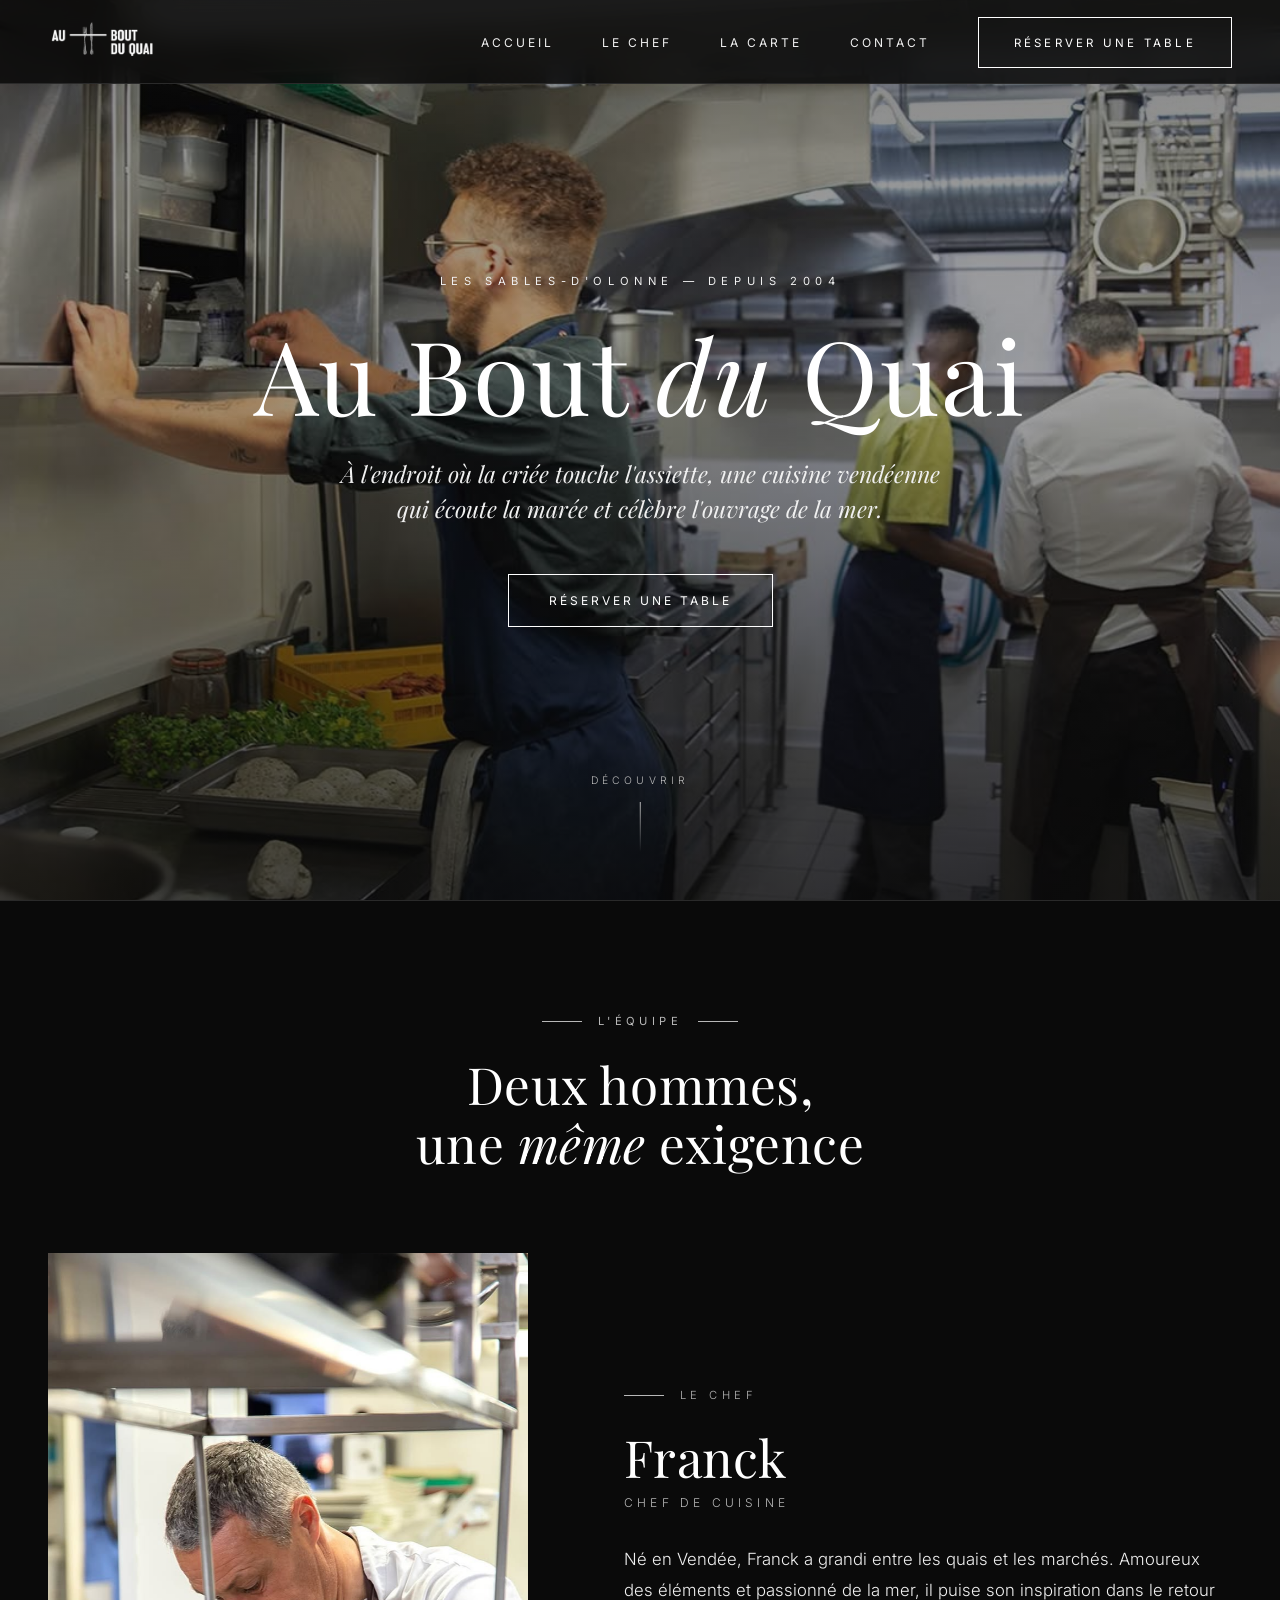
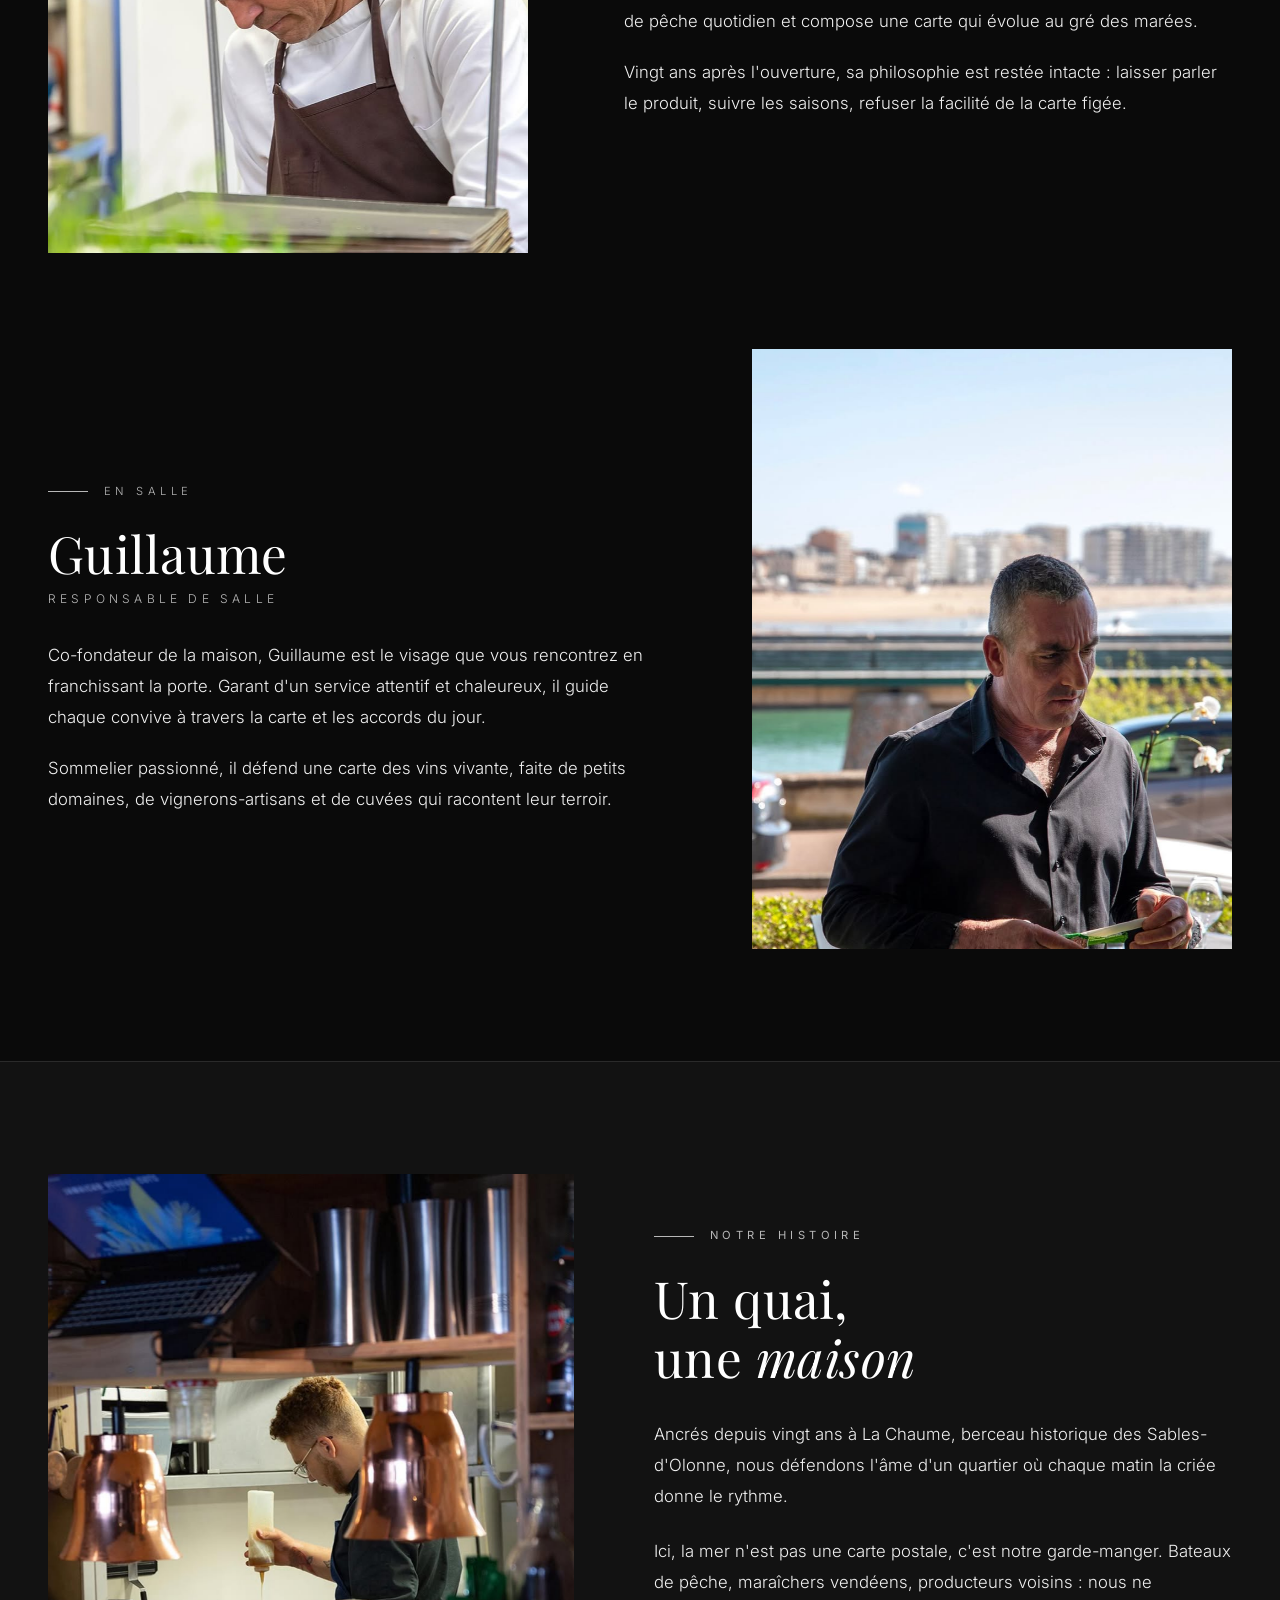
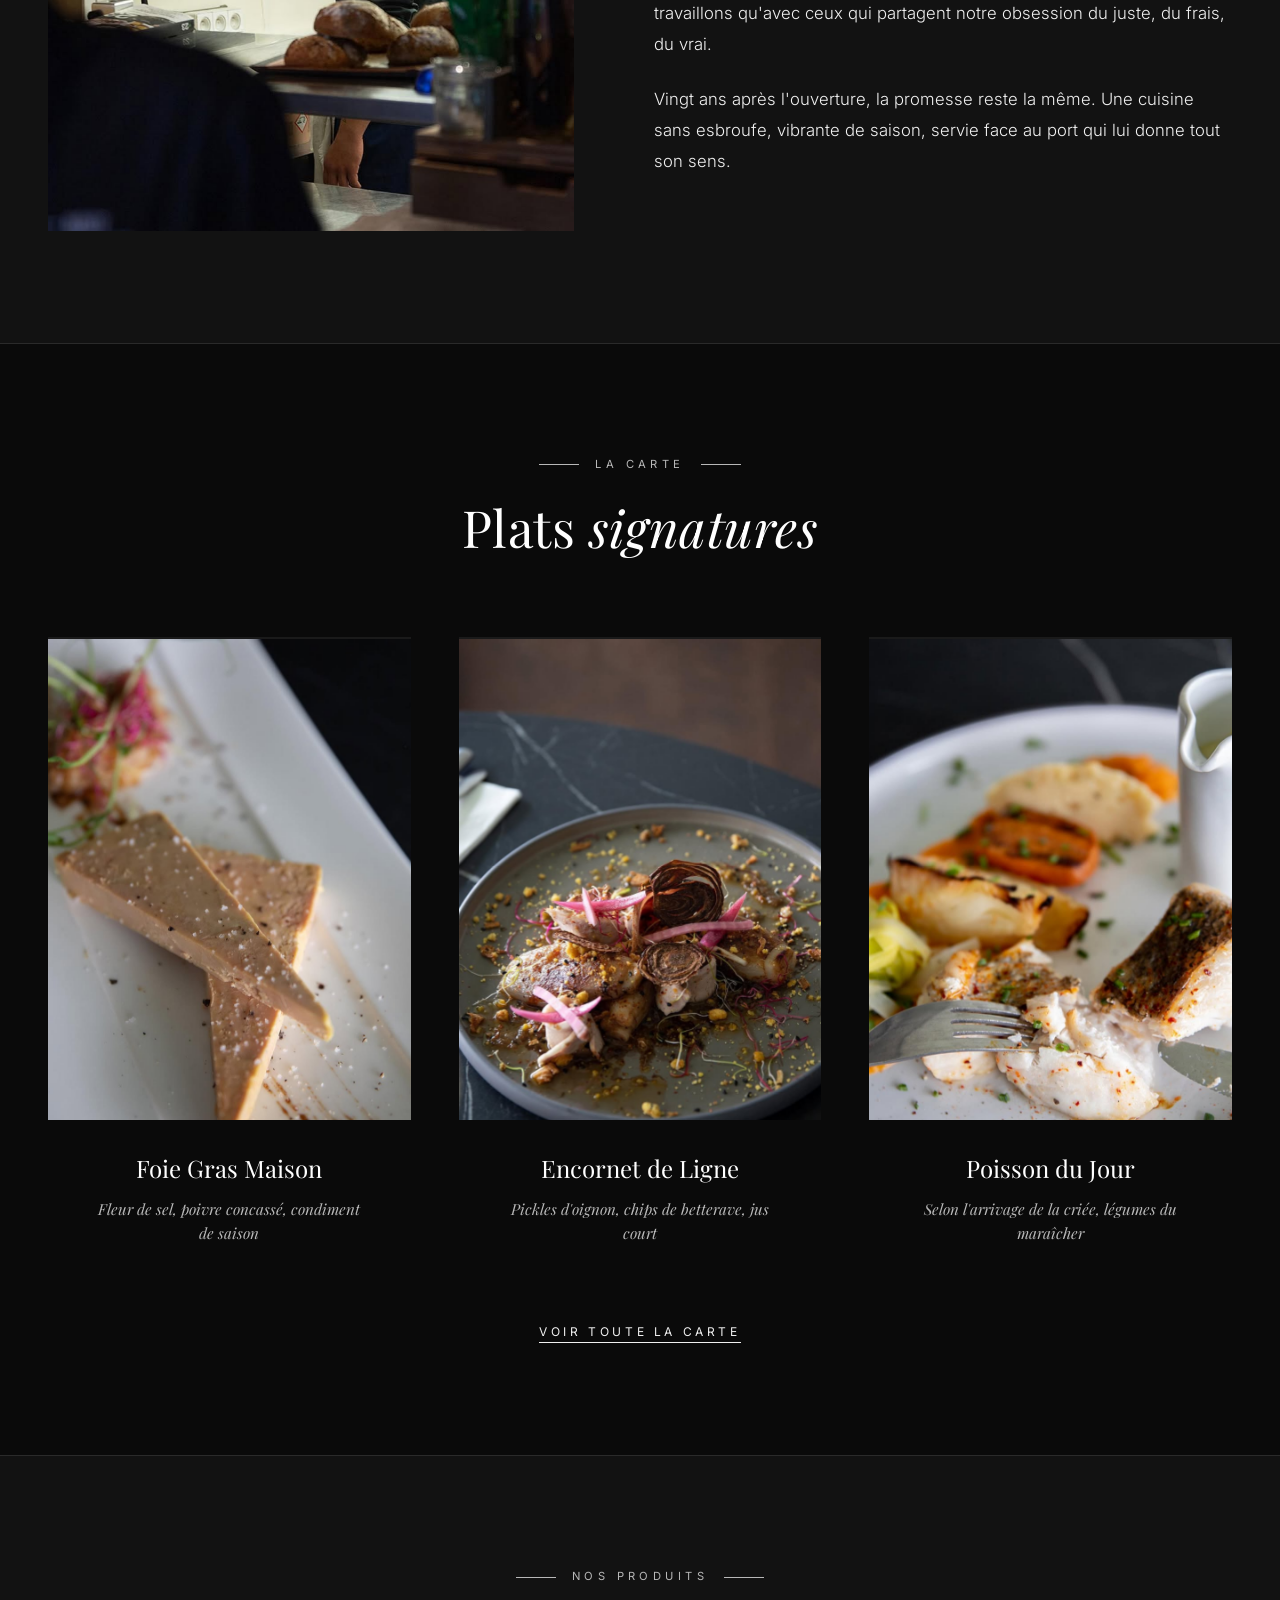
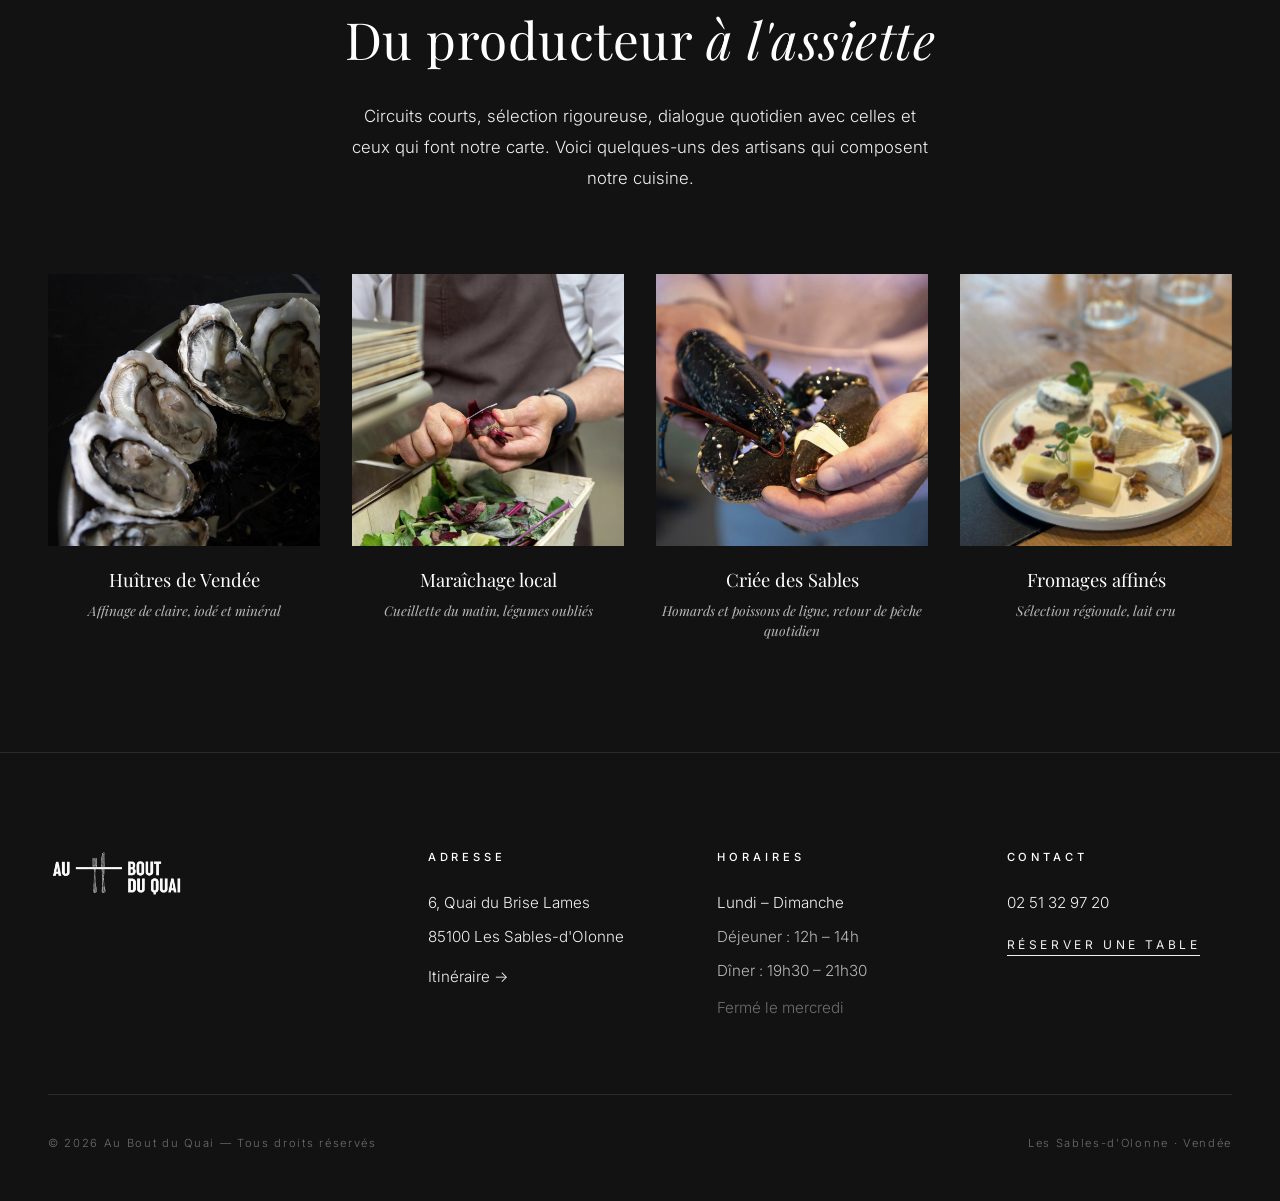
==== commit 4833c78e: "Horaires : ouvert midi et soir tous les jours sauf mercredi Mise a jour des horaires reels du restau" ====
--- a/index.html
+++ b/index.html
@@ -4,11 +4,104 @@
     <meta charset="UTF-8">
     <meta name="viewport" content="width=device-width, initial-scale=1.0">
     <title>Au Bout du Quai — Restaurant Gastronomique aux Sables-d'Olonne</title>
-    <meta name="description" content="Au Bout du Quai, restaurant gastronomique aux Sables-d'Olonne. Cuisine de la mer, produits frais et terroir vendéen face au port de pêche.">
+    <meta name="description" content="Au Bout du Quai, restaurant gastronomique aux Sables-d'Olonne face au port de pêche. Cuisine de la mer, produits de la criée, terroir vendéen. Réservation 02 51 32 97 20.">
+    <meta name="keywords" content="restaurant Sables d'Olonne, restaurant gastronomique Sables d'Olonne, Au Bout du Quai, poisson, fruits de mer, Vendée, port de pêche, chef Franck, restaurant Quai du Brise Lames">
+    <meta name="author" content="Au Bout du Quai">
+    <!-- TEMPORAIRE : bloque l'indexation Google pendant la phase démo. À retirer une fois le restaurant ok. -->
+    <meta name="robots" content="noindex, nofollow">
+    <meta name="geo.region" content="FR-85">
+    <meta name="geo.placename" content="Les Sables-d'Olonne">
+    <meta name="geo.position" content="46.4961;-1.7944">
+    <meta name="ICBM" content="46.4961, -1.7944">
+
+    <!-- Canonical -->
+    <link rel="canonical" href="https://florian-teis.github.io/au-bout-du-quai/">
+
+    <!-- Favicon SVG (avec inversion automatique noir/blanc selon thème clair/sombre) -->
+    <link rel="icon" type="image/svg+xml" href="assets/favicon.svg?v=3">
+    <link rel="icon" type="image/x-icon" href="assets/favicon.ico?v=3"><!-- fallback vieux navigateurs -->
+    <link rel="apple-touch-icon" sizes="180x180" href="assets/apple-touch-icon.png?v=3">
+
+    <!-- Open Graph / Facebook / WhatsApp / LinkedIn -->
+    <meta property="og:type" content="restaurant.restaurant">
+    <meta property="og:locale" content="fr_FR">
+    <meta property="og:site_name" content="Au Bout du Quai">
+    <meta property="og:url" content="https://florian-teis.github.io/au-bout-du-quai/">
+    <meta property="og:title" content="Au Bout du Quai — Restaurant Gastronomique aux Sables-d'Olonne">
+    <meta property="og:description" content="Cuisine de la mer face au port de pêche des Sables-d'Olonne. Produits de la criée, terroir vendéen, depuis 2004.">
+    <meta property="og:image" content="https://florian-teis.github.io/au-bout-du-quai/assets/og-image.jpg">
+    <meta property="og:image:secure_url" content="https://florian-teis.github.io/au-bout-du-quai/assets/og-image.jpg">
+    <meta property="og:image:type" content="image/jpeg">
+    <meta property="og:image:width" content="1200">
+    <meta property="og:image:height" content="630">
+    <meta property="og:image:alt" content="Au Bout du Quai — Restaurant gastronomique aux Sables-d'Olonne">
+
+    <!-- Twitter Card -->
+    <meta name="twitter:card" content="summary_large_image">
+    <meta name="twitter:title" content="Au Bout du Quai — Restaurant Gastronomique aux Sables-d'Olonne">
+    <meta name="twitter:description" content="Cuisine de la mer face au port de pêche des Sables-d'Olonne. Produits de la criée, terroir vendéen, depuis 2004.">
+    <meta name="twitter:image" content="https://florian-teis.github.io/au-bout-du-quai/assets/og-image.jpg">
+
     <link rel="preconnect" href="https://fonts.googleapis.com">
     <link rel="preconnect" href="https://fonts.gstatic.com" crossorigin>
     <link href="https://fonts.googleapis.com/css2?family=Playfair+Display:ital,wght@0,400;0,500;0,600;1,300;1,400&family=Inter:wght@300;400;500&display=swap" rel="stylesheet">
     <link rel="stylesheet" href="styles.css">
+
+    <!-- Schema.org Restaurant (JSON-LD) -->
+    <script type="application/ld+json">
+    {
+      "@context": "https://schema.org",
+      "@type": "Restaurant",
+      "@id": "https://florian-teis.github.io/au-bout-du-quai/#restaurant",
+      "name": "Au Bout du Quai",
+      "alternateName": "Restaurant Au Bout du Quai",
+      "description": "Restaurant gastronomique aux Sables-d'Olonne. Cuisine de la mer, produits frais de la criée et terroir vendéen face au port de pêche. Ouvert depuis 2004.",
+      "image": [
+        "https://florian-teis.github.io/au-bout-du-quai/assets/hero.jpg",
+        "https://florian-teis.github.io/au-bout-du-quai/assets/salle.jpg",
+        "https://florian-teis.github.io/au-bout-du-quai/assets/plat-1.jpg"
+      ],
+      "logo": "https://florian-teis.github.io/au-bout-du-quai/assets/logo.png",
+      "url": "https://florian-teis.github.io/au-bout-du-quai/",
+      "telephone": "+33251329720",
+      "priceRange": "€€€",
+      "servesCuisine": ["Française", "Gastronomique", "Poisson", "Fruits de mer"],
+      "address": {
+        "@type": "PostalAddress",
+        "streetAddress": "6, Quai du Brise Lames",
+        "addressLocality": "Les Sables-d'Olonne",
+        "postalCode": "85100",
+        "addressRegion": "Vendée",
+        "addressCountry": "FR"
+      },
+      "geo": {
+        "@type": "GeoCoordinates",
+        "latitude": 46.4961,
+        "longitude": -1.7944
+      },
+      "hasMap": "https://www.google.com/maps/search/?api=1&query=6+Quai+du+Brise+Lames+85100+Les+Sables-d%27Olonne",
+      "openingHoursSpecification": [
+        {
+          "@type": "OpeningHoursSpecification",
+          "dayOfWeek": ["Monday", "Tuesday", "Thursday", "Friday", "Saturday", "Sunday"],
+          "opens": "12:00",
+          "closes": "14:00"
+        },
+        {
+          "@type": "OpeningHoursSpecification",
+          "dayOfWeek": ["Monday", "Tuesday", "Thursday", "Friday", "Saturday", "Sunday"],
+          "opens": "19:30",
+          "closes": "21:30"
+        }
+      ],
+      "acceptsReservations": "True",
+      "menu": "https://florian-teis.github.io/au-bout-du-quai/carte.html",
+      "foundingDate": "2004",
+      "sameAs": [
+        "https://www.google.com/maps/search/?api=1&query=6+Quai+du+Brise+Lames+85100+Les+Sables-d%27Olonne"
+      ]
+    }
+    </script>
 </head>
 <body>
 
@@ -240,11 +333,10 @@
             <div class="footer-col">
                 <h4>Horaires</h4>
                 <ul>
-                    <li>Lun. – Mar. — Déjeuner</li>
-                    <li>Jeu. – Sam. — Déj. & Dîner</li>
-                    <li>Dimanche — Déjeuner</li>
+                    <li>Lundi – Dimanche</li>
+                    <li style="color: var(--grey-muted);">Déjeuner : 12h – 14h</li>
+                    <li style="color: var(--grey-muted);">Dîner : 19h30 – 21h30</li>
                     <li style="color: var(--grey-dim); margin-top: 0.8rem;">Fermé le mercredi</li>
-                    <li style="color: var(--grey-muted);">12h–14h / 19h30–21h30</li>
                 </ul>
             </div>
 
